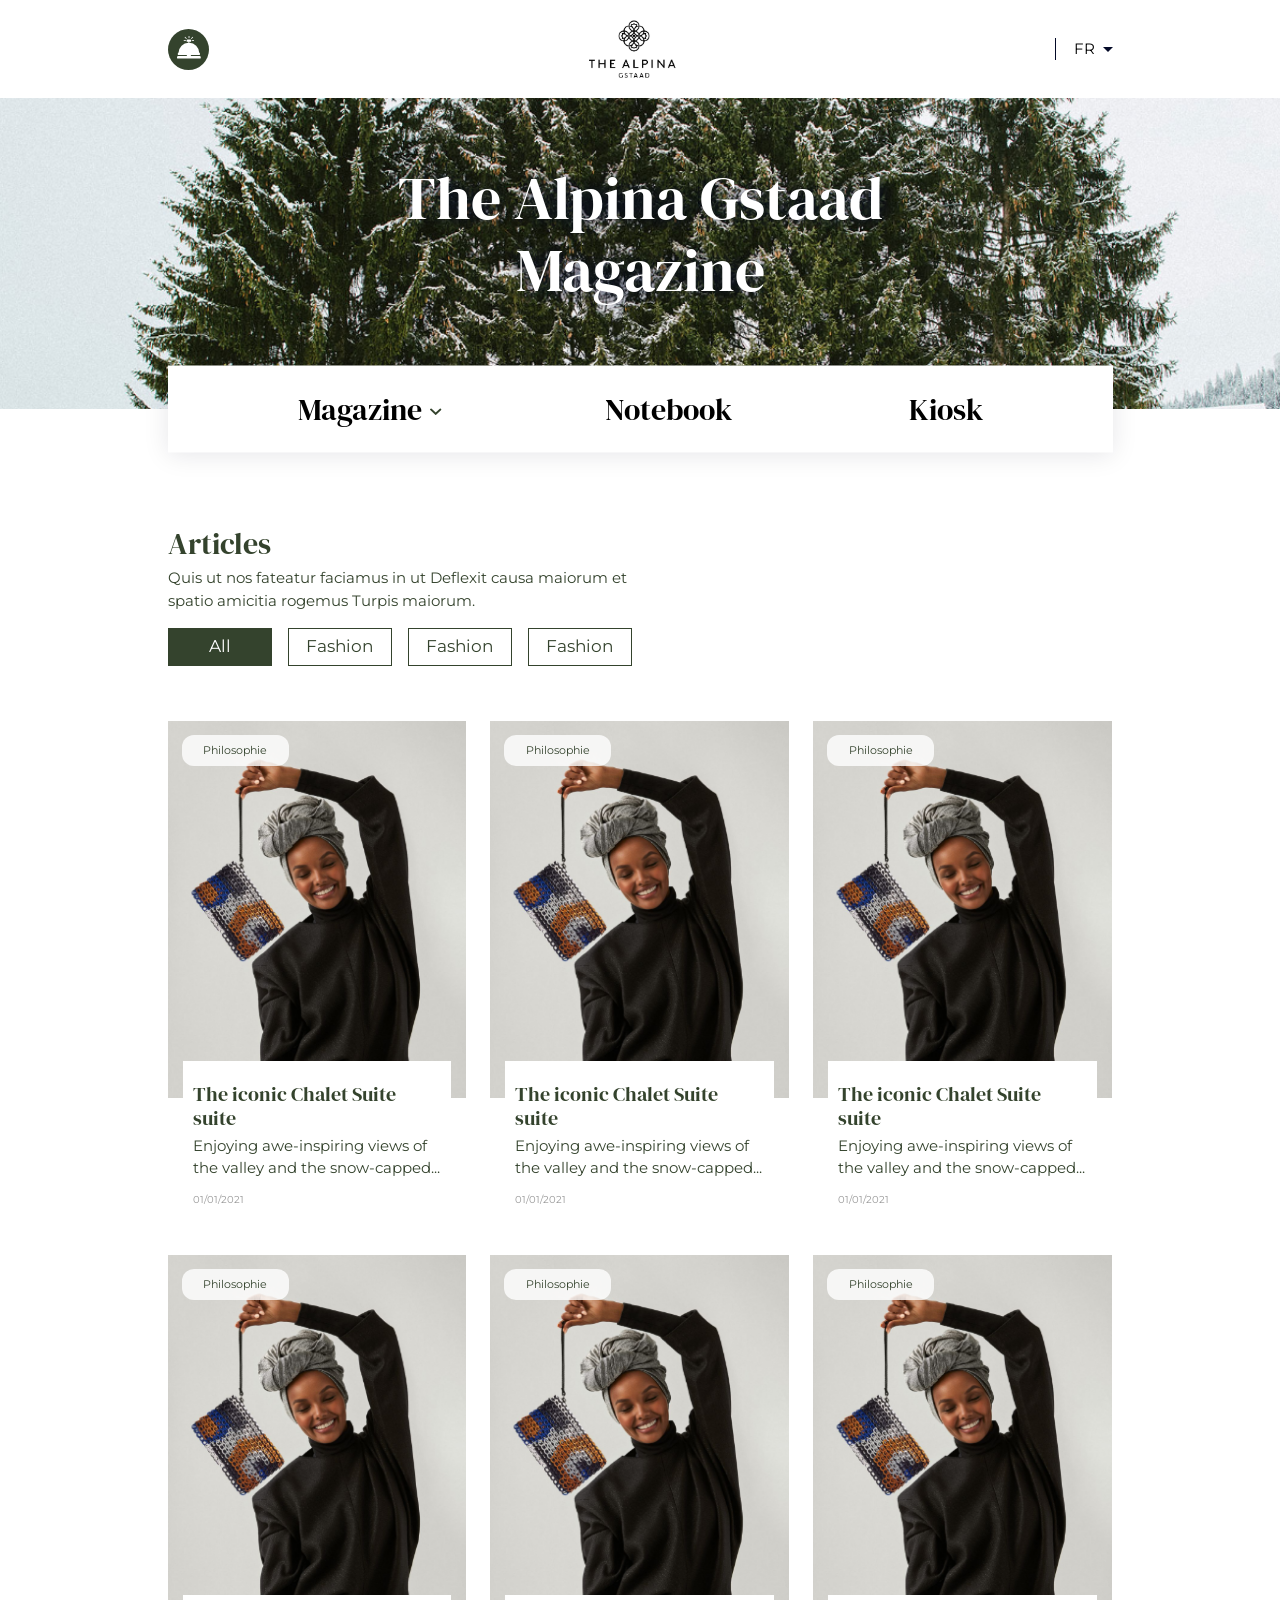
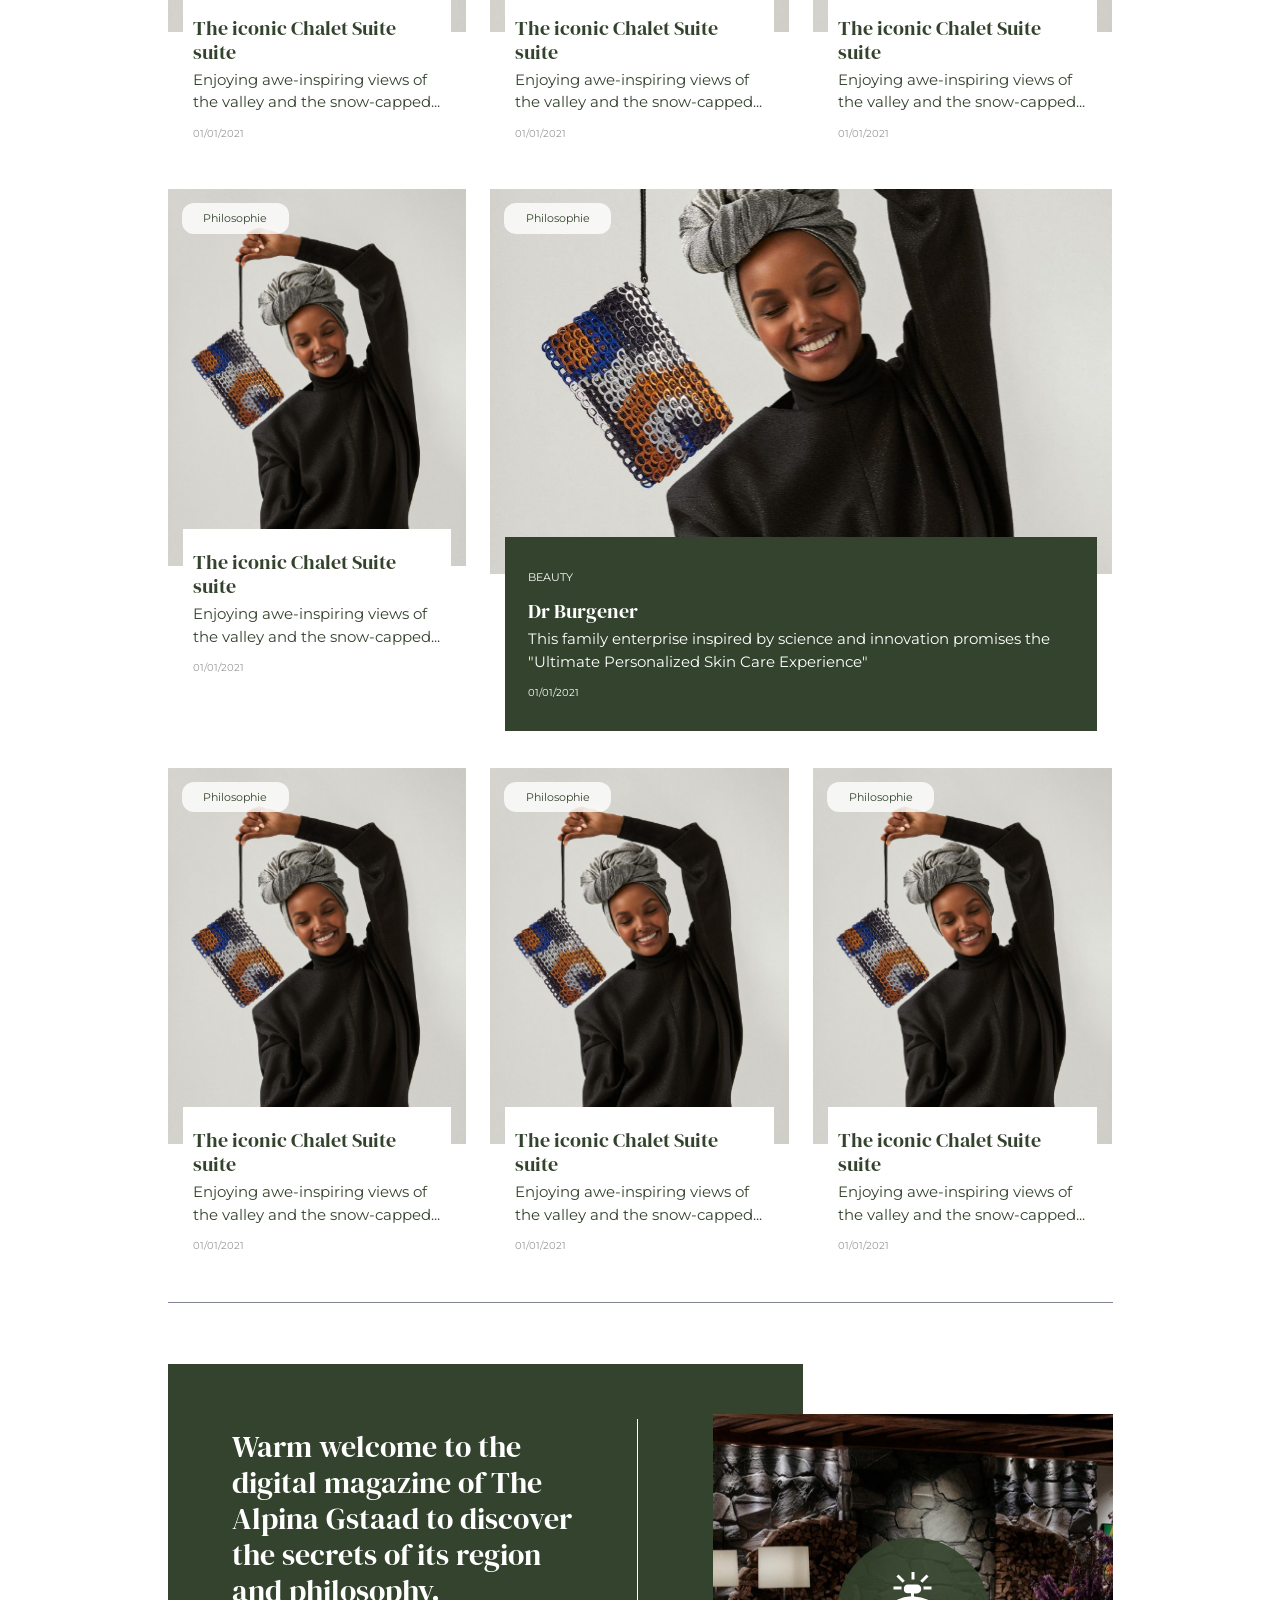
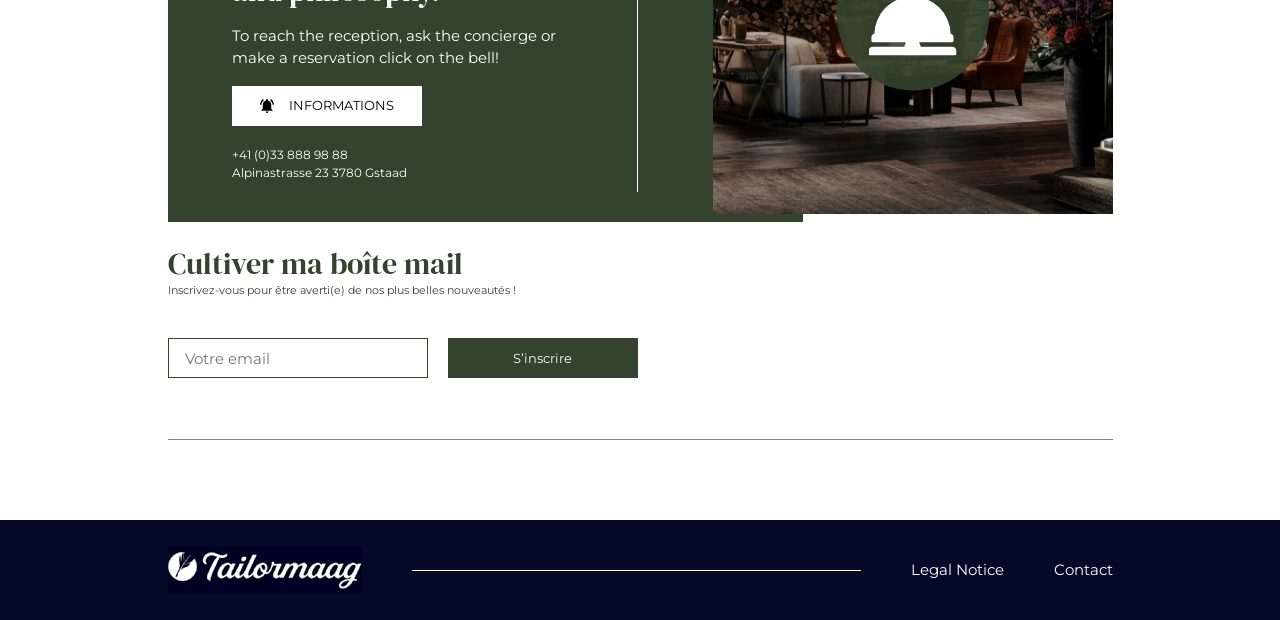
==== app/articles.html @ 4ebaca7b "first path" ====
<!DOCTYPE html>
<html lang="en">
<head>
	<meta charset="utf-8">
    <meta name="viewport" content="width=device-width, initial-scale=1">
	<meta http-equiv="X-UA-Compatible" content="ie=edge">
	<title>Tailormaag</title>
	<link rel="preconnect" href="https://fonts.gstatic.com">
<link href="https://fonts.googleapis.com/css2?family=DM+Serif+Display&family=Montserrat:wght@400;700&display=swap" rel="stylesheet">
	<link rel="stylesheet" href="https://stackpath.bootstrapcdn.com/bootstrap/5.0.0-alpha1/css/bootstrap.min.css" integrity="sha384-r4NyP46KrjDleawBgD5tp8Y7UzmLA05oM1iAEQ17CSuDqnUK2+k9luXQOfXJCJ4I" crossorigin="anonymous">
	<link rel="stylesheet" href="css/slick.css">
	<link rel="stylesheet" href="css/style.min.css">
</head>
<body class="client-page">

<!-- start header -->
<header class="header header--client">
	<div class="container-fluid">
		<div class="logo">
			<a href="index.html">
				<img src="img/client-logo.svg" alt="">
			</a>
		</div>

	<img src="img/alpina.svg" alt="" class="center-logo">
			


			<div class="header__leng">
				<select name="" id="" class="leng-select">
					<option value="">FR</option>
					<option value="">EN</option>
				</select>
			</div>

	</div>
</header>
<!-- end header -->

<!-- start main screen -->
<section class="main-screen main-screen--articles">
	<div class="container-fluid">
		<h1>The Alpina Gstaad <br>
Magazine</h1>
	</div>
</section>
<!-- end main-screen -->

<!-- start page menu -->
<section class="page-menu">
	<div class="container-fluid">
		<div class="page-menu__content">
			<div class="page-menu__link">Magazine <img src="img/down-arrow.svg" alt="" class="down-arrow">
				<span class="sab-menu">
					<a href="">All Articles</a>
					<a href="">Lifestyle</a>
					<a href="">Philosophy</a>
					<a href="">Food</a>
				</span>
			</div>
			<a href="" class="page-menu__link">Notebook</a>
			<a href="" class="page-menu__link">Kiosk</a>
		</div>
	</div>
</section>
<!-- end page menu -->

<!-- start articles page -->
<section class="articles-section">
	<div class="container-fluid">
		<div class="articles-section__header article-page">
			<div class="articles-section__header-content">
				<h2>Articles</h2>
				<p>Quis ut nos fateatur faciamus in ut Deflexit causa maiorum et spatio amicitia rogemus Turpis maiorum.

</p>

<div class="articles__tabs">
	<div class="articles__tab">
		All
	</div>

	<div class="articles__tab">
		Fashion
	</div>

	<div class="articles__tab">
		Fashion
	</div>

	<div class="articles__tab">
		Fashion
	</div>
</div>
			</div>

			
		</div>
<div class="articles__tab-content">
<div class="articles__tab-item">
	<div class="row">
			<div class="col-md-4">
				<a href="" class="articles__item">
							<span class="articles__item-img-wrapper">
								<span class="tag">
									Philosophie
								</span>
								<img src="img/a1.png" alt="" class="articles__img">
							</span>
							<span class="articles__item-content">
							
							<h3>The iconic Chalet Suite suite</h3>

							<p class="article-item-text">Enjoying awe-inspiring views of the valley and the snow-capped...</p>

							<span class="article-item__date">
								01/01/2021
							</span>
							</span>

						</a>
			</div>

			<div class="col-md-4">
				<a href="" class="articles__item">
							<span class="articles__item-img-wrapper">
								<span class="tag">
									Philosophie
								</span>
								<img src="img/a1.png" alt="" class="articles__img">
							</span>
							<span class="articles__item-content">
							
							<h3>The iconic Chalet Suite suite</h3>

							<p class="article-item-text">Enjoying awe-inspiring views of the valley and the snow-capped...</p>

							<span class="article-item__date">
								01/01/2021
							</span>
							</span>

						</a>
			</div>

			<div class="col-md-4">
				<a href="" class="articles__item">
							<span class="articles__item-img-wrapper">
								<span class="tag">
									Philosophie
								</span>
								<img src="img/a1.png" alt="" class="articles__img">
							</span>
							<span class="articles__item-content">
							
							<h3>The iconic Chalet Suite suite</h3>

							<p class="article-item-text">Enjoying awe-inspiring views of the valley and the snow-capped...</p>

							<span class="article-item__date">
								01/01/2021
							</span>
							</span>

						</a>
			</div>
			<div class="col-md-4">
				<a href="" class="articles__item">
							<span class="articles__item-img-wrapper">
								<span class="tag">
									Philosophie
								</span>
								<img src="img/a1.png" alt="" class="articles__img">
							</span>
							<span class="articles__item-content">
							
							<h3>The iconic Chalet Suite suite</h3>

							<p class="article-item-text">Enjoying awe-inspiring views of the valley and the snow-capped...</p>

							<span class="article-item__date">
								01/01/2021
							</span>
							</span>

						</a>
			</div>
			<div class="col-md-4">
				<a href="" class="articles__item">
							<span class="articles__item-img-wrapper">
								<span class="tag">
									Philosophie
								</span>
								<img src="img/a1.png" alt="" class="articles__img">
							</span>
							<span class="articles__item-content">
							
							<h3>The iconic Chalet Suite suite</h3>

							<p class="article-item-text">Enjoying awe-inspiring views of the valley and the snow-capped...</p>

							<span class="article-item__date">
								01/01/2021
							</span>
							</span>

						</a>
			</div>
			<div class="col-md-4">
				<a href="" class="articles__item">
							<span class="articles__item-img-wrapper">
								<span class="tag">
									Philosophie
								</span>
								<img src="img/a1.png" alt="" class="articles__img">
							</span>
							<span class="articles__item-content">
							
							<h3>The iconic Chalet Suite suite</h3>

							<p class="article-item-text">Enjoying awe-inspiring views of the valley and the snow-capped...</p>

							<span class="article-item__date">
								01/01/2021
							</span>
							</span>

						</a>
			</div>
			<div class="col-md-4">
				<a href="" class="articles__item">
							<span class="articles__item-img-wrapper">
								<span class="tag">
									Philosophie
								</span>
								<img src="img/a1.png" alt="" class="articles__img">
							</span>
							<span class="articles__item-content">
							
							<h3>The iconic Chalet Suite suite</h3>

							<p class="article-item-text">Enjoying awe-inspiring views of the valley and the snow-capped...</p>

							<span class="article-item__date">
								01/01/2021
							</span>
							</span>

						</a>
			</div>
			<div class="col-md-8">
				<a href="" class="articles__item articles__item-content--green">
							<span class="articles__item-img-wrapper">
								<span class="tag">
									Philosophie
								</span>
								<img src="img/img-b.png" alt="" class="articles__img">
							</span>
							<span class="articles__item-content">
							<span class="beauty">Beauty</span>
							<h3>Dr Burgener</h3>

							<p class="article-item-text">This family enterprise inspired by science and innovation promises the "Ultimate Personalized Skin Care Experience"</p>

							<span class="article-item__date">
								01/01/2021
							</span>
							</span>

						</a>
			</div>
			<div class="col-md-4">
				<a href="" class="articles__item">
							<span class="articles__item-img-wrapper">
								<span class="tag">
									Philosophie
								</span>
								<img src="img/a1.png" alt="" class="articles__img">
							</span>
							<span class="articles__item-content">
							
							<h3>The iconic Chalet Suite suite</h3>

							<p class="article-item-text">Enjoying awe-inspiring views of the valley and the snow-capped...</p>

							<span class="article-item__date">
								01/01/2021
							</span>
							</span>

						</a>
			</div>
			<div class="col-md-4">
				<a href="" class="articles__item">
							<span class="articles__item-img-wrapper">
								<span class="tag">
									Philosophie
								</span>
								<img src="img/a1.png" alt="" class="articles__img">
							</span>
							<span class="articles__item-content">
							
							<h3>The iconic Chalet Suite suite</h3>

							<p class="article-item-text">Enjoying awe-inspiring views of the valley and the snow-capped...</p>

							<span class="article-item__date">
								01/01/2021
							</span>
							</span>

						</a>
			</div>
			<div class="col-md-4">
				<a href="" class="articles__item">
							<span class="articles__item-img-wrapper">
								<span class="tag">
									Philosophie
								</span>
								<img src="img/a1.png" alt="" class="articles__img">
							</span>
							<span class="articles__item-content">
							
							<h3>The iconic Chalet Suite suite</h3>

							<p class="article-item-text">Enjoying awe-inspiring views of the valley and the snow-capped...</p>

							<span class="article-item__date">
								01/01/2021
							</span>
							</span>

						</a>
			</div>
		</div>
</div>

<div class="articles__tab-item">
	<div class="row">
			<div class="col-md-4">
				<a href="" class="articles__item">
							<span class="articles__item-img-wrapper">
								<span class="tag">
									Philosophie
								</span>
								<img src="img/a1.png" alt="" class="articles__img">
							</span>
							<span class="articles__item-content">
							
							<h3>The iconic Chalet Suite suite</h3>

							<p class="article-item-text">Enjoying awe-inspiring views of the valley and the snow-capped...</p>

							<span class="article-item__date">
								01/01/2021
							</span>
							</span>

						</a>
			</div>

			<div class="col-md-4">
				<a href="" class="articles__item">
							<span class="articles__item-img-wrapper">
								<span class="tag">
									Philosophie
								</span>
								<img src="img/a1.png" alt="" class="articles__img">
							</span>
							<span class="articles__item-content">
							
							<h3>The iconic Chalet Suite suite</h3>

							<p class="article-item-text">Enjoying awe-inspiring views of the valley and the snow-capped...</p>

							<span class="article-item__date">
								01/01/2021
							</span>
							</span>

						</a>
			</div>

			<div class="col-md-4">
				<a href="" class="articles__item">
							<span class="articles__item-img-wrapper">
								<span class="tag">
									Philosophie
								</span>
								<img src="img/a1.png" alt="" class="articles__img">
							</span>
							<span class="articles__item-content">
							
							<h3>The iconic Chalet Suite suite</h3>

							<p class="article-item-text">Enjoying awe-inspiring views of the valley and the snow-capped...</p>

							<span class="article-item__date">
								01/01/2021
							</span>
							</span>

						</a>
			</div>
			<div class="col-md-4">
				<a href="" class="articles__item">
							<span class="articles__item-img-wrapper">
								<span class="tag">
									Philosophie
								</span>
								<img src="img/a1.png" alt="" class="articles__img">
							</span>
							<span class="articles__item-content">
							
							<h3>The iconic Chalet Suite suite</h3>

							<p class="article-item-text">Enjoying awe-inspiring views of the valley and the snow-capped...</p>

							<span class="article-item__date">
								01/01/2021
							</span>
							</span>

						</a>
			</div>
			<div class="col-md-4">
				<a href="" class="articles__item">
							<span class="articles__item-img-wrapper">
								<span class="tag">
									Philosophie
								</span>
								<img src="img/a1.png" alt="" class="articles__img">
							</span>
							<span class="articles__item-content">
							
							<h3>The iconic Chalet Suite suite</h3>

							<p class="article-item-text">Enjoying awe-inspiring views of the valley and the snow-capped...</p>

							<span class="article-item__date">
								01/01/2021
							</span>
							</span>

						</a>
			</div>
			<div class="col-md-4">
				<a href="" class="articles__item">
							<span class="articles__item-img-wrapper">
								<span class="tag">
									Philosophie
								</span>
								<img src="img/a1.png" alt="" class="articles__img">
							</span>
							<span class="articles__item-content">
							
							<h3>The iconic Chalet Suite suite</h3>

							<p class="article-item-text">Enjoying awe-inspiring views of the valley and the snow-capped...</p>

							<span class="article-item__date">
								01/01/2021
							</span>
							</span>

						</a>
			</div>
			<div class="col-md-4">
				<a href="" class="articles__item">
							<span class="articles__item-img-wrapper">
								<span class="tag">
									Philosophie
								</span>
								<img src="img/a1.png" alt="" class="articles__img">
							</span>
							<span class="articles__item-content">
							
							<h3>The iconic Chalet Suite suite</h3>

							<p class="article-item-text">Enjoying awe-inspiring views of the valley and the snow-capped...</p>

							<span class="article-item__date">
								01/01/2021
							</span>
							</span>

						</a>
			</div>
			<div class="col-md-8">
				<a href="" class="articles__item articles__item-content--green">
							<span class="articles__item-img-wrapper">
								<span class="tag">
									Philosophie
								</span>
								<img src="img/img-b.png" alt="" class="articles__img">
							</span>
							<span class="articles__item-content">
							<span class="beauty">Beauty</span>
							<h3>Dr Burgener</h3>

							<p class="article-item-text">This family enterprise inspired by science and innovation promises the "Ultimate Personalized Skin Care Experience"</p>

							<span class="article-item__date">
								01/01/2021
							</span>
							</span>

						</a>
			</div>
			<div class="col-md-4">
				<a href="" class="articles__item">
							<span class="articles__item-img-wrapper">
								<span class="tag">
									Philosophie
								</span>
								<img src="img/a1.png" alt="" class="articles__img">
							</span>
							<span class="articles__item-content">
							
							<h3>The iconic Chalet Suite suite</h3>

							<p class="article-item-text">Enjoying awe-inspiring views of the valley and the snow-capped...</p>

							<span class="article-item__date">
								01/01/2021
							</span>
							</span>

						</a>
			</div>
			<div class="col-md-4">
				<a href="" class="articles__item">
							<span class="articles__item-img-wrapper">
								<span class="tag">
									Philosophie
								</span>
								<img src="img/a1.png" alt="" class="articles__img">
							</span>
							<span class="articles__item-content">
							
							<h3>The iconic Chalet Suite suite</h3>

							<p class="article-item-text">Enjoying awe-inspiring views of the valley and the snow-capped...</p>

							<span class="article-item__date">
								01/01/2021
							</span>
							</span>

						</a>
			</div>
			<div class="col-md-4">
				<a href="" class="articles__item">
							<span class="articles__item-img-wrapper">
								<span class="tag">
									Philosophie
								</span>
								<img src="img/a1.png" alt="" class="articles__img">
							</span>
							<span class="articles__item-content">
							
							<h3>The iconic Chalet Suite suite</h3>

							<p class="article-item-text">Enjoying awe-inspiring views of the valley and the snow-capped...</p>

							<span class="article-item__date">
								01/01/2021
							</span>
							</span>

						</a>
			</div>
		</div>
</div>

<div class="articles__tab-item">
	<div class="row">
			<div class="col-md-4">
				<a href="" class="articles__item">
							<span class="articles__item-img-wrapper">
								<span class="tag">
									Philosophie
								</span>
								<img src="img/a1.png" alt="" class="articles__img">
							</span>
							<span class="articles__item-content">
							
							<h3>The iconic Chalet Suite suite</h3>

							<p class="article-item-text">Enjoying awe-inspiring views of the valley and the snow-capped...</p>

							<span class="article-item__date">
								01/01/2021
							</span>
							</span>

						</a>
			</div>

			<div class="col-md-4">
				<a href="" class="articles__item">
							<span class="articles__item-img-wrapper">
								<span class="tag">
									Philosophie
								</span>
								<img src="img/a1.png" alt="" class="articles__img">
							</span>
							<span class="articles__item-content">
							
							<h3>The iconic Chalet Suite suite</h3>

							<p class="article-item-text">Enjoying awe-inspiring views of the valley and the snow-capped...</p>

							<span class="article-item__date">
								01/01/2021
							</span>
							</span>

						</a>
			</div>

			<div class="col-md-4">
				<a href="" class="articles__item">
							<span class="articles__item-img-wrapper">
								<span class="tag">
									Philosophie
								</span>
								<img src="img/a1.png" alt="" class="articles__img">
							</span>
							<span class="articles__item-content">
							
							<h3>The iconic Chalet Suite suite</h3>

							<p class="article-item-text">Enjoying awe-inspiring views of the valley and the snow-capped...</p>

							<span class="article-item__date">
								01/01/2021
							</span>
							</span>

						</a>
			</div>
			<div class="col-md-4">
				<a href="" class="articles__item">
							<span class="articles__item-img-wrapper">
								<span class="tag">
									Philosophie
								</span>
								<img src="img/a1.png" alt="" class="articles__img">
							</span>
							<span class="articles__item-content">
							
							<h3>The iconic Chalet Suite suite</h3>

							<p class="article-item-text">Enjoying awe-inspiring views of the valley and the snow-capped...</p>

							<span class="article-item__date">
								01/01/2021
							</span>
							</span>

						</a>
			</div>
			<div class="col-md-4">
				<a href="" class="articles__item">
							<span class="articles__item-img-wrapper">
								<span class="tag">
									Philosophie
								</span>
								<img src="img/a1.png" alt="" class="articles__img">
							</span>
							<span class="articles__item-content">
							
							<h3>The iconic Chalet Suite suite</h3>

							<p class="article-item-text">Enjoying awe-inspiring views of the valley and the snow-capped...</p>

							<span class="article-item__date">
								01/01/2021
							</span>
							</span>

						</a>
			</div>
			<div class="col-md-4">
				<a href="" class="articles__item">
							<span class="articles__item-img-wrapper">
								<span class="tag">
									Philosophie
								</span>
								<img src="img/a1.png" alt="" class="articles__img">
							</span>
							<span class="articles__item-content">
							
							<h3>The iconic Chalet Suite suite</h3>

							<p class="article-item-text">Enjoying awe-inspiring views of the valley and the snow-capped...</p>

							<span class="article-item__date">
								01/01/2021
							</span>
							</span>

						</a>
			</div>
			<div class="col-md-4">
				<a href="" class="articles__item">
							<span class="articles__item-img-wrapper">
								<span class="tag">
									Philosophie
								</span>
								<img src="img/a1.png" alt="" class="articles__img">
							</span>
							<span class="articles__item-content">
							
							<h3>The iconic Chalet Suite suite</h3>

							<p class="article-item-text">Enjoying awe-inspiring views of the valley and the snow-capped...</p>

							<span class="article-item__date">
								01/01/2021
							</span>
							</span>

						</a>
			</div>
			<div class="col-md-8">
				<a href="" class="articles__item articles__item-content--green">
							<span class="articles__item-img-wrapper">
								<span class="tag">
									Philosophie
								</span>
								<img src="img/img-b.png" alt="" class="articles__img">
							</span>
							<span class="articles__item-content">
							<span class="beauty">Beauty</span>
							<h3>Dr Burgener</h3>

							<p class="article-item-text">This family enterprise inspired by science and innovation promises the "Ultimate Personalized Skin Care Experience"</p>

							<span class="article-item__date">
								01/01/2021
							</span>
							</span>

						</a>
			</div>
			<div class="col-md-4">
				<a href="" class="articles__item">
							<span class="articles__item-img-wrapper">
								<span class="tag">
									Philosophie
								</span>
								<img src="img/a1.png" alt="" class="articles__img">
							</span>
							<span class="articles__item-content">
							
							<h3>The iconic Chalet Suite suite</h3>

							<p class="article-item-text">Enjoying awe-inspiring views of the valley and the snow-capped...</p>

							<span class="article-item__date">
								01/01/2021
							</span>
							</span>

						</a>
			</div>
			<div class="col-md-4">
				<a href="" class="articles__item">
							<span class="articles__item-img-wrapper">
								<span class="tag">
									Philosophie
								</span>
								<img src="img/a1.png" alt="" class="articles__img">
							</span>
							<span class="articles__item-content">
							
							<h3>The iconic Chalet Suite suite</h3>

							<p class="article-item-text">Enjoying awe-inspiring views of the valley and the snow-capped...</p>

							<span class="article-item__date">
								01/01/2021
							</span>
							</span>

						</a>
			</div>
			<div class="col-md-4">
				<a href="" class="articles__item">
							<span class="articles__item-img-wrapper">
								<span class="tag">
									Philosophie
								</span>
								<img src="img/a1.png" alt="" class="articles__img">
							</span>
							<span class="articles__item-content">
							
							<h3>The iconic Chalet Suite suite</h3>

							<p class="article-item-text">Enjoying awe-inspiring views of the valley and the snow-capped...</p>

							<span class="article-item__date">
								01/01/2021
							</span>
							</span>

						</a>
			</div>
		</div>
</div>

<div class="articles__tab-item">
	<div class="row">
			<div class="col-md-4">
				<a href="" class="articles__item">
							<span class="articles__item-img-wrapper">
								<span class="tag">
									Philosophie
								</span>
								<img src="img/a1.png" alt="" class="articles__img">
							</span>
							<span class="articles__item-content">
							
							<h3>The iconic Chalet Suite suite</h3>

							<p class="article-item-text">Enjoying awe-inspiring views of the valley and the snow-capped...</p>

							<span class="article-item__date">
								01/01/2021
							</span>
							</span>

						</a>
			</div>

			<div class="col-md-4">
				<a href="" class="articles__item">
							<span class="articles__item-img-wrapper">
								<span class="tag">
									Philosophie
								</span>
								<img src="img/a1.png" alt="" class="articles__img">
							</span>
							<span class="articles__item-content">
							
							<h3>The iconic Chalet Suite suite</h3>

							<p class="article-item-text">Enjoying awe-inspiring views of the valley and the snow-capped...</p>

							<span class="article-item__date">
								01/01/2021
							</span>
							</span>

						</a>
			</div>

			<div class="col-md-4">
				<a href="" class="articles__item">
							<span class="articles__item-img-wrapper">
								<span class="tag">
									Philosophie
								</span>
								<img src="img/a1.png" alt="" class="articles__img">
							</span>
							<span class="articles__item-content">
							
							<h3>The iconic Chalet Suite suite</h3>

							<p class="article-item-text">Enjoying awe-inspiring views of the valley and the snow-capped...</p>

							<span class="article-item__date">
								01/01/2021
							</span>
							</span>

						</a>
			</div>
			<div class="col-md-4">
				<a href="" class="articles__item">
							<span class="articles__item-img-wrapper">
								<span class="tag">
									Philosophie
								</span>
								<img src="img/a1.png" alt="" class="articles__img">
							</span>
							<span class="articles__item-content">
							
							<h3>The iconic Chalet Suite suite</h3>

							<p class="article-item-text">Enjoying awe-inspiring views of the valley and the snow-capped...</p>

							<span class="article-item__date">
								01/01/2021
							</span>
							</span>

						</a>
			</div>
			<div class="col-md-4">
				<a href="" class="articles__item">
							<span class="articles__item-img-wrapper">
								<span class="tag">
									Philosophie
								</span>
								<img src="img/a1.png" alt="" class="articles__img">
							</span>
							<span class="articles__item-content">
							
							<h3>The iconic Chalet Suite suite</h3>

							<p class="article-item-text">Enjoying awe-inspiring views of the valley and the snow-capped...</p>

							<span class="article-item__date">
								01/01/2021
							</span>
							</span>

						</a>
			</div>
			<div class="col-md-4">
				<a href="" class="articles__item">
							<span class="articles__item-img-wrapper">
								<span class="tag">
									Philosophie
								</span>
								<img src="img/a1.png" alt="" class="articles__img">
							</span>
							<span class="articles__item-content">
							
							<h3>The iconic Chalet Suite suite</h3>

							<p class="article-item-text">Enjoying awe-inspiring views of the valley and the snow-capped...</p>

							<span class="article-item__date">
								01/01/2021
							</span>
							</span>

						</a>
			</div>
			<div class="col-md-4">
				<a href="" class="articles__item">
							<span class="articles__item-img-wrapper">
								<span class="tag">
									Philosophie
								</span>
								<img src="img/a1.png" alt="" class="articles__img">
							</span>
							<span class="articles__item-content">
							
							<h3>The iconic Chalet Suite suite</h3>

							<p class="article-item-text">Enjoying awe-inspiring views of the valley and the snow-capped...</p>

							<span class="article-item__date">
								01/01/2021
							</span>
							</span>

						</a>
			</div>
			<div class="col-md-8">
				<a href="" class="articles__item articles__item-content--green">
							<span class="articles__item-img-wrapper">
								<span class="tag">
									Philosophie
								</span>
								<img src="img/img-b.png" alt="" class="articles__img">
							</span>
							<span class="articles__item-content">
							<span class="beauty">Beauty</span>
							<h3>Dr Burgener</h3>

							<p class="article-item-text">This family enterprise inspired by science and innovation promises the "Ultimate Personalized Skin Care Experience"</p>

							<span class="article-item__date">
								01/01/2021
							</span>
							</span>

						</a>
			</div>
			<div class="col-md-4">
				<a href="" class="articles__item">
							<span class="articles__item-img-wrapper">
								<span class="tag">
									Philosophie
								</span>
								<img src="img/a1.png" alt="" class="articles__img">
							</span>
							<span class="articles__item-content">
							
							<h3>The iconic Chalet Suite suite</h3>

							<p class="article-item-text">Enjoying awe-inspiring views of the valley and the snow-capped...</p>

							<span class="article-item__date">
								01/01/2021
							</span>
							</span>

						</a>
			</div>
			<div class="col-md-4">
				<a href="" class="articles__item">
							<span class="articles__item-img-wrapper">
								<span class="tag">
									Philosophie
								</span>
								<img src="img/a1.png" alt="" class="articles__img">
							</span>
							<span class="articles__item-content">
							
							<h3>The iconic Chalet Suite suite</h3>

							<p class="article-item-text">Enjoying awe-inspiring views of the valley and the snow-capped...</p>

							<span class="article-item__date">
								01/01/2021
							</span>
							</span>

						</a>
			</div>
			<div class="col-md-4">
				<a href="" class="articles__item">
							<span class="articles__item-img-wrapper">
								<span class="tag">
									Philosophie
								</span>
								<img src="img/a1.png" alt="" class="articles__img">
							</span>
							<span class="articles__item-content">
							
							<h3>The iconic Chalet Suite suite</h3>

							<p class="article-item-text">Enjoying awe-inspiring views of the valley and the snow-capped...</p>

							<span class="article-item__date">
								01/01/2021
							</span>
							</span>

						</a>
			</div>
		</div>
</div>
</div>		
	</div>
</section>
<!-- end articles page -->


<!-- start contact-section -->
<section class="contact-section contact-section--green">
	<div class="container-fluid">
		<div class="contact-section__content-wrapper">
			
			<div class="contact-section__content">
			<div class="contact-section__wrapper">
				<h2>
					Warm welcome to the digital magazine of The Alpina Gstaad to discover the secrets of its region and philosophy.
				</h2>
				<p class="contact-section__text">To reach the reception, ask the concierge or make a reservation click on the bell!</p>

				<div class="contac-button-wrapper">
					<a href="" class="button button-white button-white--black">
				<img src="img/bell.svg" alt="">	Informations
				</a><div class="contact-info">
				+41 (0)33 888 98 88 <br>
Alpinastrasse 23 3780 Gstaad
			</div>
				</div>
				
			</div>
		</div>
		<div class="contact-img">
			<div class="contact-im">
				<div class="contact-img__logo">

				<img src="img/reception-bell.svg" alt="">
			</div>
			<img src="img/contact2.png" alt="">
			</div>
			
		</div>
		
		</div>

		<div class="contact-section__call-to-action">
			<h2>
				Cultiver ma boîte mail
			</h2>
			<div class="call-to-action__text">
				Inscrivez-vous pour être averti(e) de nos plus belles nouveautés !
			</div>

			<div class="form">
				<input type="text" placeholder="Votre email" class="input">

				<input type="submit" class="button button--green" value="S’inscrire">
				
			</div>

			

			
			
		</div>
		
	</div>
</section>
<!-- end contact-section -->




<!-- start footer section -->
<footer class="footer">
	<div class="container-fluid">
		<div class="footer-logo">
			<a href="">
				<img src="img/footer-logo.png" alt="">
			</a>
		</div>
		<div class="footer-line">
			
		</div>

		<div class="footer-menu">
			<a href="">Legal Notice</a>
			<a href="">Contact</a>
		</div>
	</div>
</footer>
<!-- end footer section -->

<script src="https://ajax.googleapis.com/ajax/libs/jquery/3.5.1/jquery.min.js"></script>
<script src="js/slick.js"></script>
	<script src="js/main.js"></script>
</body>
</html>
---- app/css/style.min.css ----
body{font-size:15px;font-family:"Montserrat",sans-serif;font-weight:400;color:#030927}ul{list-style:none;margin-bottom:0;padding-left:0}a,a:hover{text-decoration:none}h1{font-size:60px;font-family:"DM Serif Display",serif;color:#fff;text-shadow:0 0 16px #030927}h2{font-size:30px;font-family:"DM Serif Display",serif;margin-bottom:29px}h3{font-size:20px;font-family:"DM Serif Display",serif;margin-bottom:0px}.client-page{color:#34432D}.container-fluid{width:945px;max-width:84.872vw;padding-left:0;padding-right:0}.button{font-size:13px;background:#030927;color:#fff;width:190px;height:40px;display:-webkit-box;display:-ms-flexbox;display:flex;-webkit-box-pack:center;-ms-flex-pack:center;justify-content:center;-webkit-box-align:center;-ms-flex-align:center;align-items:center;text-transform:uppercase}.button:hover{color:#fff}.button-white{background:#fff;color:#030927;font-weight:700}.button-white:hover{color:#030927}.header{background:#fff;padding-top:24px;padding-bottom:24px;font-size:15px;z-index:999;-webkit-transition:all 0.5s;-o-transition:all 0.5s;transition:all 0.5s;position:relative;z-index:9999}.header .container-fluid{display:-webkit-box;display:-ms-flexbox;display:flex;-webkit-box-pack:justify;-ms-flex-pack:justify;justify-content:space-between;-webkit-box-align:center;-ms-flex-align:center;align-items:center}.header__menu-wrapper{display:-webkit-box;display:-ms-flexbox;display:flex;-webkit-box-align:center;-ms-flex-align:center;align-items:center}.menu ul{display:-webkit-box;display:-ms-flexbox;display:flex}.menu-link{color:#030927;margin-right:50px}.menu-link:hover{color:#030927}.header__leng{padding-left:50px;border-left:1px solid #030927}.leng-select{border:none;-webkit-appearance:none;-moz-appearance:none;appearance:none;padding-right:17px;background:url("../img/down.svg");background-position:right center;background-repeat:no-repeat;cursor:pointer;outline:none}.header.sticky{-webkit-box-shadow:0px 2px 4px #00000025;box-shadow:0px 2px 4px #00000025;position:fixed;top:0;left:0;width:100%}.menu__btn{cursor:pointer;display:none}.menu__row{width:27px;height:3px;background:#030927;display:block;margin-bottom:4.5px}.main-screen{min-height:568px;background:url("../img/main-bg.png");background-repeat:no-repeat;background-size:cover;text-align:center;-webkit-box-pack:center;-ms-flex-pack:center;justify-content:center;display:-webkit-box;display:-ms-flexbox;display:flex;-webkit-box-align:center;-ms-flex-align:center;align-items:center}.articles{padding-top:70px;padding-bottom:70px;padding-bottom:60px}.articles__img{width:100%}.articles__item-img-wrapper{position:relative;display:block}.tag{position:absolute;top:14px;left:14px;background:rgba(255,255,255,0.8);padding:7px 21.5px;font-size:11px;border-radius:12px}.articles__item{color:#030927;display:block;width:100%}.articles__item h3{margin-top:12px;margin-bottom:5px}.articles__item:hover{color:#030927}.articles__item-content{background:#fff;-webkit-transform:translateY(-37px);-ms-transform:translateY(-37px);transform:translateY(-37px);display:block;width:calc(100% - 30px);margin:0 auto;padding:9px 10px}.articles__item-theme{background:#030927;color:#fff;font-size:11px;text-transform:uppercase;padding:5px 12px}.article-item-text{margin-bottom:17px;font-size:12px}.article-item__date{color:#989898;font-size:12px}.articles-row{display:-webkit-box;display:-ms-flexbox;display:flex;-webkit-box-pack:justify;-ms-flex-pack:justify;justify-content:space-between}.articles-col-l{min-width:320px;margin-left:35px}.articles-col-l .articles__item-content{padding-top:12px}.articles-col-l .articles__item-theme{padding-right:46px}.articles-col-l h3{margin-top:26px;margin-bottom:14.5px}.articles-col-l .article-item-text{margin-bottom:27px}.items-section{background:#F0F5F8;padding-top:33px;padding-bottom:23px}.items-section h3{margin-bottom:6px}.item{max-width:176px}.item p{font-size:12px}.favorite .container-fluid{padding-top:80px;padding-bottom:80px}.favorite__item{width:100%;height:305px;background:url("../img/favorite-bg.png");padding-right:66px;display:-webkit-box;display:-ms-flexbox;display:flex;-webkit-box-pack:end;-ms-flex-pack:end;justify-content:flex-end}.favorite__content{height:100%;width:420px;background:#030927;padding:37px 24px;color:#fff}.favorite__title{font-size:40px;font-family:"DM Serif Display",serif}.favorite__text{font-size:15px}.contact-section .container-fluid{position:relative;padding-top:62px;padding-bottom:62px;margin-bottom:80px}.contact-section .container-fluid:before{content:'';width:100%;height:1px;background:#808392;display:block;position:absolute;top:0;left:0}.contact-section .container-fluid:after{content:'';width:100%;height:1px;background:#808392;display:block;position:absolute;bottom:0;left:0}.contact-section__content{width:635px;max-width:100%;background:#030927;padding:55px 64px 48px 64px;color:#fff}.contact-section__wrapper{height:100%;border-right:1px solid #fff;max-width:406px;padding:40px 50px 40px 0}.contact-section__wrapper h2{margin-bottom:16px}.contact-section__text{font-size:15px}.contact-section__content-wrapper{position:relative}.contact-img{position:absolute;top:0;right:0;-webkit-transform:translateY(50px);-ms-transform:translateY(50px);transform:translateY(50px)}.contact-section__call-to-action{padding-top:24px}.contact-section__call-to-action h2{margin-bottom:0}.call-to-action__text{font-size:11px;margin-bottom:40px}.clients{position:relative;padding-top:38.5px;padding-bottom:38.5px}.clients .container-fluid{position:relative;z-index:1;display:-webkit-box;display:-ms-flexbox;display:flex;-webkit-box-pack:justify;-ms-flex-pack:justify;justify-content:space-between;-webkit-box-align:end;-ms-flex-align:end;align-items:flex-end}.clients:before{content:'';position:absolute;left:0;top:0;height:100%;width:61%;background:#F0F5F8;border-radius:1px}.clients__text{font-size:15px}.clients__buttons{display:-webkit-box;display:-ms-flexbox;display:flex}.prev{margin-right:38px}.prev,.next{cursor:pointer}.slider-wrapper{position:relative;z-index:1;padding-top:35px}.slider-item__img{width:100%;padding:15px;position:relative}.slider-item__img img{width:100%}.slider-logo-wrapper{width:114px;height:114px;background:rgba(4,11,48,0.8);position:absolute;top:50%;left:50%;-webkit-transform:translateY(-50%) translateX(-50%);-ms-transform:translateY(-50%) translateX(-50%);transform:translateY(-50%) translateX(-50%);display:-webkit-box;display:-ms-flexbox;display:flex;-webkit-box-pack:center;-ms-flex-pack:center;justify-content:center;-webkit-box-align:center;-ms-flex-align:center;align-items:center}.slider-logo-wrapper img{max-width:80%}.clients{overflow:hidden}.slider-wrapper{margin-right:-23vw}.slider{margin-left:-15px}.slider-content{width:945px;max-width:84.872vw;margin:0 auto}.slider-item{outline:none}.tags{padding-top:90px;padding-bottom:80px}.tags__text-wrapper{background-color:#030927;border-radius:1px;min-height:100%}.tag-img{width:100%}.tags__text-content{color:#fff;padding:22px 40px}.tags__text-content h2{max-width:280px;margin-bottom:20px}.tags__sab-title{font-size:15px;font-weight:700;margin-bottom:18px}.tags__text{font-size:15px;margin-bottom:25px}.tags__content{width:100%;background:#F0F5F8;border-radius:1px;padding:34px 16px 50px 16px;min-height:100%}.tags__content h2{max-width:357px;margin-bottom:47px}.tag-item{font-size:18px;background:#fff;border-radius:20px;margin-bottom:12px;margin-right:10px;height:42px;display:-webkit-box;display:-ms-flexbox;display:flex;-webkit-box-pack:center;-ms-flex-pack:center;justify-content:center;-webkit-box-align:center;-ms-flex-align:center;align-items:center;padding:0 24px}.tags-wrapper{-ms-flex-wrap:wrap;flex-wrap:wrap;display:-webkit-box;display:-ms-flexbox;display:flex}.tag-img-wrapper{width:100%;height:132px;overflow:hidden}.discover{padding-bottom:90px}.discover__content{width:100%;background:#030927;display:-webkit-box;display:-ms-flexbox;display:flex;color:#fff}.discover__text-content{width:calc(100% - 305px);display:-webkit-box;display:-ms-flexbox;display:flex;-webkit-box-pack:center;-ms-flex-pack:center;justify-content:center;-webkit-box-align:center;-ms-flex-align:center;align-items:center}.discover-img{min-width:305px}.discover__title{font-family:"DM Serif Display",serif;font-size:40px;max-width:380px;line-height:1.2}.discover__text{max-width:480px}.discover__text p{font-size:15px;margin-top:10px}.instagram{background:#F8F2EF;padding-top:50px;padding-bottom:65px;margin-bottom:74px}.instagram h2{text-align:center}.post-item{padding:5px}.post-item img{width:100%}.footer{background:#030927;padding-top:27px;padding-bottom:27px;color:#fff}.footer .container-fluid{display:-webkit-box;display:-ms-flexbox;display:flex;-webkit-box-pack:justify;-ms-flex-pack:justify;justify-content:space-between;-webkit-box-align:center;-ms-flex-align:center;align-items:center}.footer-menu{display:-webkit-box;display:-ms-flexbox;display:flex}.footer-menu a{color:#fff;display:block;margin-left:50px;font-size:15px;white-space:nowrap}.footer-line{width:100%;background:#fff;height:1px;margin-left:50px}.main-screen.main-screen--client{background:url("../img/clients-bg.png");background-position:center}.header--client{padding-top:0;padding-bottom:0}.header--client .header__leng{padding-left:17.5px}.page-menu__content{background:#fff;height:87px;-webkit-box-shadow:0px 2px 24px #0309271A;box-shadow:0px 2px 24px #0309271A;z-index:1;position:relative;-webkit-transform:translateY(-50%);-ms-transform:translateY(-50%);transform:translateY(-50%);display:-webkit-box;display:-ms-flexbox;display:flex;-webkit-box-align:center;-ms-flex-align:center;align-items:center;-webkit-box-pack:justify;-ms-flex-pack:justify;justify-content:space-between;padding-left:130px;padding-right:130px;-webkit-transition:all 0.5s;-o-transition:all 0.5s;transition:all 0.5s}.page-menu__link{font-size:30px;font-family:"DM Serif Display",serif;position:relative;color:#000;cursor:pointer;height:100%;display:-webkit-box;display:-ms-flexbox;display:flex;-webkit-box-align:center;-ms-flex-align:center;align-items:center}.page-menu__link:hover{color:#000}.down-arrow{-webkit-transform:rotate(-90deg);-ms-transform:rotate(-90deg);transform:rotate(-90deg);position:relative;left:10px;top:2px}.page-menu.sticky,.page-menu-single.sticky{position:fixed;top:98px;width:100%;z-index:999}.page-menu.sticky .page-menu__content,.page-menu-single.sticky .page-menu__content{-webkit-transform:translateY(0);-ms-transform:translateY(0);transform:translateY(0)}.sab-menu{position:absolute;top:100%;background:#fff;left:50%;-webkit-transform:translateX(-50%);-ms-transform:translateX(-50%);transform:translateX(-50%);display:block;border-top:3px solid #34432D;width:208px;padding:13px 28px;-webkit-box-shadow:0px 2px 24px #0309271A;box-shadow:0px 2px 24px #0309271A;display:none}.sab-menu a{font-size:19px;color:#000;font-family:"DM Serif Display",serif}.page-menu__link:hover .sab-menu{display:block}.articles-section{padding-top:30px}.articles-section__header{display:-webkit-box;display:-ms-flexbox;display:flex;-webkit-box-pack:justify;-ms-flex-pack:justify;justify-content:space-between;padding-bottom:15px}.articles-section__header-content{max-width:480px}.articles-section__header-content h2{margin-bottom:5px}.button--transparent{background:transparent;color:#34432D;border:1px solid #34432D;font-weight:700}.button--transparent:hover{color:#34432D}.client-page .articles__item{color:#34432D}.client-page .article-item-text{font-size:15px;margin-bottom:7px}.client-page .article-item__date{font-size:10px}.contact-section--green .contact-section__content{background:#34432D;padding-bottom:30px}.contact-section--green .contact-section__wrapper{padding-bottom:10px;padding-top:10px}.contact-section--green .button{margin-bottom:20px}.button img{padding-right:15px}.button-white--black{color:#000;font-weight:400}.contact-info{font-size:12px;color:#fff}.contact-img__logo{top:50%;left:50%;-webkit-transform:translateY(-50%) translateX(-50%);-ms-transform:translateY(-50%) translateX(-50%);transform:translateY(-50%) translateX(-50%);width:153px;height:153px;background:rgba(52,67,45,0.9);position:absolute;border-radius:50%;display:-webkit-box;display:-ms-flexbox;display:flex;-webkit-box-pack:center;-ms-flex-pack:center;justify-content:center;-webkit-box-align:center;-ms-flex-align:center;align-items:center}.button.button--green{background:#34432D;border:none}.form{display:-webkit-box;display:-ms-flexbox;display:flex;height:40px}.form input{height:100%;outline:none}.form .input{width:260px;margin-right:20px;display:block;border:1px solid #34432D;padding:0 16px}.form .input:focus::-webkit-input-placeholder{color:transparent}.form .input:focus::-moz-placeholder{color:transparent}.form .input:focus:-ms-input-placeholder{color:transparent}.form .input:focus::-ms-input-placeholder{color:transparent}.form .input:focus::placeholder{color:transparent}.beauty{text-transform:uppercase;font-size:11px}.articles__item-content--green .articles__item-content{background:#34432D;padding:28px 23px;color:#fff}.articles__item-content--green .article-item__date{color:#fff}.footer-button{width:100%;-webkit-box-pack:center;-ms-flex-pack:center;justify-content:center;display:-webkit-box;display:-ms-flexbox;display:flex;padding-bottom:76px}.footer-button .button--green{font-weight:600;text-transform:none}.articles__item:hover .articles__item-content{background:#34432D;color:#fff}.articles__item:hover .article-item__date{color:#fff}.social-section{padding-bottom:115px}.social-section .container-fluid{padding-top:64px;padding-bottom:64px;border-top:1px solid #D8D8D8;border-bottom:1px solid #D8D8D8;display:-webkit-box;display:-ms-flexbox;display:flex;-webkit-box-align:center;-ms-flex-align:center;align-items:center}.social__content{width:calc(100% - 399px);background:#34432D;padding:40px 77px;color:#fff}.social__content-wrapper{height:100%;border-left:1px solid #fff;height:100%;padding-left:47px;padding-top:60px;padding-bottom:60px;display:-webkit-box;display:-ms-flexbox;display:flex;-webkit-box-align:center;-ms-flex-align:center;align-items:center}.social__content-container{width:345px;max-width:100%}.social__content-container h2{font-size:24px;margin-bottom:8px}.social-icon{display:-webkit-box;display:-ms-flexbox;display:flex;-webkit-box-pack:center;-ms-flex-pack:center;justify-content:center;-webkit-box-align:center;-ms-flex-align:center;align-items:center;width:37px;height:37px;border-radius:50%;margin-right:20px}.social-icon img{max-width:100%}.social-icon:last-child{margin-right:0}.social-icons{display:-webkit-box;display:-ms-flexbox;display:flex}.notebook{background:rgba(52,67,45,0.2);padding-top:57px;padding-bottom:76px;margin-bottom:60px}.notebook .col-md-6,.notebook .col-md-4{margin-bottom:20px}.notebook-title{font-family:"DM Serif Display",serif;font-size:60px}.notebook__header-content{max-width:480px}.notebook__header{display:-webkit-box;display:-ms-flexbox;display:flex;-webkit-box-pack:justify;-ms-flex-pack:justify;justify-content:space-between;-webkit-box-align:end;-ms-flex-align:end;align-items:flex-end;padding-bottom:40px}.notebook__header p{margin-bottom:0}.notebook__header .button{width:225px}.notebook__item{min-height:100%;background:#fff}.notebook__item .articles__item-content{-webkit-transform:translateY(0);-ms-transform:translateY(0);transform:translateY(0);width:100%;padding-top:0;display:-webkit-box;display:-ms-flexbox;display:flex;-webkit-box-orient:vertical;-webkit-box-direction:normal;-ms-flex-direction:column;flex-direction:column;padding-right:20px;padding-left:35px;padding-bottom:13px}.notebook__item .articles__item-content h3{font-size:25px}.notebook__item .articles__item-content .article-item-text{font-size:12px}.next-arrow{background:#34432D;width:54px;height:54px;display:-webkit-box;display:-ms-flexbox;display:flex;-ms-flex-item-align:end;align-self:flex-end;-webkit-transform:translateY(-50%);-ms-transform:translateY(-50%);transform:translateY(-50%);-webkit-box-pack:center;-ms-flex-pack:center;justify-content:center;-webkit-box-align:center;-ms-flex-align:center;align-items:center}.notebook__sub-title{text-transform:uppercase;font-size:11px}.notebook__sub-title span{font-weight:600}.notebook__footer{font-size:11px;color:#D98612;display:-webkit-box;display:-ms-flexbox;display:flex;-webkit-box-align:center;-ms-flex-align:center;align-items:center}.notebook__footer img{display:block;margin-right:8px}.button.button--green{text-transform:none}.main-screen--articles{min-height:auto;padding-top:64px;padding-bottom:95px;background:url("../img/articles-bg.png");background-size:cover;background-repeat:no-repeat;background-position:center}.articles__tabs{display:-webkit-box;display:-ms-flexbox;display:flex;margin-bottom:40px}.articles__tab{margin-right:16px;width:137px;height:38px;display:-webkit-box;display:-ms-flexbox;display:flex;-webkit-box-pack:center;-ms-flex-pack:center;justify-content:center;-webkit-box-align:center;-ms-flex-align:center;align-items:center;border:1px solid #34432D;cursor:pointer;font-size:17px}.articles__tab.active{background:#34432D;color:#fff}.articles__tab-item{display:none}.articles__tab-item:first-child{display:block}.page-menu-single.page-menu-article{-webkit-box-shadow:0px 2px 24px #0309271A;box-shadow:0px 2px 24px #0309271A;-webkit-transform:translateY(-3px);-ms-transform:translateY(-3px);transform:translateY(-3px);background:#fff}.page-menu-single.page-menu-article .page-menu__content{-webkit-transform:translateY(0);-ms-transform:translateY(0);transform:translateY(0);-webkit-box-shadow:none;box-shadow:none}.header--client-single-article.sticky{-webkit-box-shadow:none;box-shadow:none}.single-article{padding-top:30px}.single-article__img-wrapper{position:relative}.single-article__img-wrapper img{width:100%}.single-article__img-wrapper .button{position:absolute;right:27px;bottom:20px;color:#34432D;cursor:pointer}.single-article__img-title{text-align:center;font-size:12px;color:#989898;padding-top:26px;padding-bottom:42px}.article-tag{height:30px;display:-webkit-box;display:-ms-flexbox;display:flex;-webkit-box-pack:center;-ms-flex-pack:center;justify-content:center;-webkit-box-align:center;-ms-flex-align:center;align-items:center;background:rgba(52,67,45,0.2);width:104px;margin-bottom:9px}.single-article__text-content{width:656px;margin:0 auto;max-width:84.872vw}.single-article__text-content h2{margin-bottom:22px}.single-article__text-content p{margin-bottom:36px}.sub-theme{font-size:25px;margin-bottom:19px}.single-article__sub-title{font-size:20px;font-weight:700;margin-bottom:16px}.single-article-images .col-md-6 img{width:100%}.page-menu-single.page-menu-article{position:relative}.modal-window{background:#000;position:fixed;top:0;left:0;width:100%;height:100vh;z-index:9999}.gallery-slider{width:813px;max-width:100%;margin:0 auto;position:relative;height:100vh}.gallery-slider p{color:#fff;margin-top:50px}.gallery-slider__wrapper{display:-webkit-box;display:-ms-flexbox;display:flex;-webkit-box-align:center;-ms-flex-align:center;align-items:center;-webkit-box-orient:vertical;-webkit-box-direction:normal;-ms-flex-direction:column;flex-direction:column;padding-top:50px}.gallery-slider__wrapper img{max-height:calc(100vh - 250px)}.gallery-next{position:absolute;right:0;top:50%;-webkit-transform:translateY(-50%);-ms-transform:translateY(-50%);transform:translateY(-50%);cursor:pointer;z-index:999}.gallery-prev{position:absolute;left:0;top:50%;-webkit-transform:translateY(-50%);-ms-transform:translateY(-50%);transform:translateY(-50%);cursor:pointer;z-index:999}.modal-window__content{position:relative;width:960px;max-width:90%;margin:0 auto;height:100vh;display:-webkit-box;display:-ms-flexbox;display:flex;-webkit-box-align:center;-ms-flex-align:center;align-items:center}@media only screen and (max-width: 1200px){.main-screen.main-screen--client{background-size:100%;background-repeat:no-repeat;min-height:38vw}}@media only screen and (max-width: 1140px){.contact-section__wrapper{max-width:350px;padding-right:20px}}@media only screen and (max-width: 992px){.articles-row{-webkit-box-orient:vertical;-webkit-box-direction:normal;-ms-flex-direction:column;flex-direction:column}.articles-col-l{margin-left:0}.favorite__item{padding-right:0px}.contact-section .contact-img{position:static;-webkit-transform:translateY(0px);-ms-transform:translateY(0px);transform:translateY(0px);margin-top:-125px}.contact-section__content{width:100%}.contact-section__wrapper{max-width:100%;border-right:none;padding-right:0}.contact-section__content{padding-bottom:130px;padding-left:0;padding-right:0;margin:0 auto}.contact-section .container-fluid{max-width:100%;width:100%}.contact-section__wrapper{max-width:84.872vw;margin:0 auto}.contact-img{max-width:84.872vw;margin:0 auto;display:-webkit-box;display:-ms-flexbox;display:flex;-webkit-box-pack:end;-ms-flex-pack:end;justify-content:flex-end}.contact-section__call-to-action{padding-top:0}.contact-section__call-to-action{max-width:84.872vw;margin:0 auto}.clients:before{width:74%}.discover__content{-webkit-box-orient:vertical;-webkit-box-direction:normal;-ms-flex-direction:column;flex-direction:column}.discover__text-content{padding-top:26px;padding-bottom:26px}.discover-img{min-width:100%}.discover__text{max-width:100%}.discover__text-content{width:90%;margin:0 auto}.tags{overflow:hidden}.page-menu__content{padding-left:25px;padding-right:25px}.contact-im{position:relative}.social__content{padding:40px 25px}.social-img{width:50%}.social__content{width:50%}}@media only screen and (max-width: 768px){.header__menu-wrapper{display:none}.logo img{width:130px}.menu__btn{display:block}.menu__row{-webkit-transition:all 0.3s;-o-transition:all 0.3s;transition:all 0.3s}.menu__btn.active .menu__row:last-child{display:none}.menu__btn.active .menu__row:nth-child(2){-webkit-transform:rotate(45deg);-ms-transform:rotate(45deg);transform:rotate(45deg)}.menu__btn.active .menu__row:first-child{-webkit-transform:rotate(-45deg);-ms-transform:rotate(-45deg);transform:rotate(-45deg);margin-bottom:0;position:relative;top:3px}h1{font-size:40px;max-width:326px;margin:0 auto}.main-screen{min-height:757px;background:url("../img/main-bg-mobile.png");background-size:cover;background-repeat:no-repeat}.main-screen .container-fluid{max-width:98%}.articles__item-theme{font-size:14px}.articles__item h3 br{display:none}h3{font-size:25px}.articles__item-content{width:calc(100% - 26px)}.article-item-text{font-size:15px}.articles__item{margin-bottom:10px}.articles-col-l{min-width:auto}.articles-col-s .col-md-6:first-child{-webkit-box-ordinal-group:3;-ms-flex-order:2;order:2}.articles-col-s .col-md-6:nth-child(2){-webkit-box-ordinal-group:2;-ms-flex-order:1;order:1}.articles{padding-top:30px;padding-bottom:0}.header__menu-wrapper{position:absolute;top:99%;background:#fff;left:0;width:100%;-webkit-box-shadow:0px 2px 4px #00000025;box-shadow:0px 2px 4px #00000025;padding-bottom:50px;padding-top:20px}.header{position:relative;font-size:20px}.menu-link{margin-right:0;margin-bottom:30px;display:block}.menu ul{-webkit-box-orient:vertical;-webkit-box-direction:normal;-ms-flex-direction:column;flex-direction:column}.header__leng{padding-left:0}.menu,.header__leng{width:84.872vw;margin:0 auto;border-left:none}.item{margin-bottom:30px}.items-section{padding-bottom:0}.favorite__item{min-height:650px;background:url("../img/favorite-mobile.png");background-size:cover;-webkit-box-pack:center;-ms-flex-pack:center;justify-content:center;-webkit-box-align:start;-ms-flex-align:start;align-items:flex-start;background-size:cover;padding-top:70px}.favorite__content{width:100%;height:auto}.favorite .container-fluid{max-width:100%}.contact-img img{width:282px;max-width:100%}.contact-section .container-fluid:before,.contact-section .container-fluid:after{width:84.872vw;left:50%;-webkit-transform:translateX(-50%);-ms-transform:translateX(-50%);transform:translateX(-50%)}.favorite .container-fluid{padding-bottom:40px}.contact-section .container-fluid{padding-bottom:37px;margin-bottom:37px;padding-top:37px}.slider-logo-wrapper{width:82px;height:82px}.slider-item__img{padding:5px}.slider{margin-left:-5px}.clients:before{width:100%}.clients .container-fluid{-webkit-box-orient:vertical;-webkit-box-direction:normal;-ms-flex-direction:column;flex-direction:column;-webkit-box-align:start;-ms-flex-align:start;align-items:flex-start}.clients__buttons{-ms-flex-item-align:end;align-self:flex-end;padding-top:10px}.slider-wrapper{padding-top:20px}.tags{padding-top:79px}.tags .container-fluid{max-width:100%}.tag-img-wrapper{height:auto}.tags__text-content{padding:0 0;padding-top:30px;max-width:84.872vw;margin:0 auto}.tags__content{padding:0 0;padding-top:30px;padding-bottom:45px}.tags__content-wrap{max-width:84.872vw;margin:0 auto}.discover__title{font-size:30px}.discover__text p{font-size:14px}.instagram{margin-bottom:0}.instagram .container-fluid{max-width:100%}.footer-line{display:none}.footer .container-fluid{-webkit-box-orient:vertical;-webkit-box-direction:normal;-ms-flex-direction:column;flex-direction:column}.footer-menu{margin-top:21px}.footer-menu a{margin-left:0}.footer-menu a:last-child{margin-left:36px}.header--client{-webkit-box-shadow:0px 2px 4px #00000025;box-shadow:0px 2px 4px #00000025}.header--client .container-fluid{display:-webkit-box;display:-ms-flexbox;display:flex;-webkit-box-pack:justify;-ms-flex-pack:justify;justify-content:space-between;-webkit-box-align:center;-ms-flex-align:center;align-items:center}.header--client .header__leng{width:auto;margin-right:0;margin-left:0;padding-left:0}.header--client .logo img{max-width:42px}.center-logo{width:70px}.page-menu.sticky,.page-menu-single.sticky{top:70px;-webkit-box-shadow:0px 2px 4px #00000025;box-shadow:0px 2px 4px #00000025}.page-menu-single.page-menu-article{-webkit-transform:translateY(0);-ms-transform:translateY(0);transform:translateY(0)}.header.sticky{-webkit-box-shadow:0px 2px 4px #00000025;box-shadow:0px 2px 4px #00000025}.page-menu__link{font-size:18px}.page-menu__content{padding-left:17px;padding-right:17px;height:60px}.main-screen--client{border-bottom:1px solid #707070}.page-menu.sticky .container-fluid{width:100%;max-width:100%}.down-arrow{height:8px;left:5px}.sab-menu{width:116px;padding:12px 17px}.sab-menu a{font-size:14px}.articles-section__header{-webkit-box-orient:vertical;-webkit-box-direction:normal;-ms-flex-direction:column;flex-direction:column;padding-bottom:40px}.contact-img__logo{width:92px;height:92px}.contact-img__logo img{max-width:60%}.contact-section--green .contact-section__content{padding-bottom:135px}.contac-button-wrapper{display:-webkit-box;display:-ms-flexbox;display:flex;-webkit-box-pack:justify;-ms-flex-pack:justify;justify-content:space-between}.contact-section--green .button{width:150px;padding-left:3px;padding-right:3px}.button img{padding-right:5px}.contact-info{padding-left:10px}.form .input{width:100%;margin-right:10px}.contact-section--green .contact-section__content{padding-top:33px}.contact-section--green .call-to-action__text{margin-bottom:16px}.contact-section--green .contact-section__call-to-action{padding-top:16px}.contact-section--green .contact-section__wrapper h2{font-size:25px}.social-section .container-fluid{-webkit-box-orient:vertical;-webkit-box-direction:normal;-ms-flex-direction:column;flex-direction:column;max-width:100%;border-top:none;border-bottom:none;padding-top:0;padding-bottom:0}.social-img{width:100%;max-width:84.872vw;position:relative;z-index:1}.social__content{width:100%}.social__content{padding:0;padding-top:58px;-webkit-transform:translateY(-37px);-ms-transform:translateY(-37px);transform:translateY(-37px)}.social__content-wrapper{border-left:none;padding:0}.social__content-container{width:84.872vw;margin:0 auto;padding-top:28px;border-top:1px solid #fff;padding-bottom:42px}.social-section{padding-bottom:50px}.notebook-title{font-size:30px}.notebook__header{-webkit-box-orient:vertical;-webkit-box-direction:normal;-ms-flex-direction:column;flex-direction:column;-webkit-box-align:start;-ms-flex-align:start;align-items:flex-start}.notebook__header .button{margin-top:13px}.notebook{padding-bottom:38px;padding-top:47px}.main-screen--articles{min-height:auto;background:url("../img/articles-bg.png");background-size:cover;background-repeat:no-repeat;background-position:center}.single-article .container-fluid{max-width:100%}.single-article__img-wrapper .button{right:30px;bottom:10px;width:110px}.single-article{padding-top:0}.single-article-images{max-width:100%;margin-right:0;margin-left:0}.single-article-images .col-md-6{padding-left:0;padding-right:0}.modal-window{overflow-y:auto}.gallery-slider__wrapper{padding-top:0}.modal-window__content{width:100%;max-width:100%}.gallery-slider{width:100vw}.gallery-slider img{width:100vw;height:auto;max-height:1000px}.gallery-slider p{margin-top:0;max-width:84.872vw;margin:0 auto;-webkit-transform:translateY(-10vw);-ms-transform:translateY(-10vw);transform:translateY(-10vw)}.slider-image{position:relative}.slider-image:before{content:'';background:transparent -webkit-gradient(linear, left top, left bottom, from(rgba(0,0,0,0)), to(#000)) 0% 0%;background:transparent -o-linear-gradient(top, rgba(0,0,0,0) 0%, #000 100%) 0% 0%;background:transparent linear-gradient(180deg, rgba(0,0,0,0) 0%, #000 100%) 0% 0%;width:100%;height:30vw;position:absolute;bottom:0;left:0}.gallery-prev,.gallery-next{z-index:999}.gallery-prev img,.gallery-next img{width:23px}.gallery-prev{-webkit-transform:translateX(100%) translateY(-150%);-ms-transform:translateX(100%) translateY(-150%);transform:translateX(100%) translateY(-150%)}.gallery-next{-webkit-transform:translateX(-100%) translateY(-150%);-ms-transform:translateX(-100%) translateY(-150%);transform:translateX(-100%) translateY(-150%)}}@media only screen and (max-width: 480px){.main-screen.main-screen--client{background:url("../img/clients-bg-mobile.png");background-size:100%;min-height:170vw}.articles__tab{margin-right:5px;font-size:14px}.articles__tab{margin-bottom:0px;padding-bottom:0}.articles-section__header.article-page{padding-bottom:0px}.single-article__text-content h2{font-size:20px}}@media only screen and (max-width: 380px){.favorite__item{padding-top:40px}}@media only screen and (max-width: 340px){h1{font-size:38px}.favorite__item{padding-top:20px}}
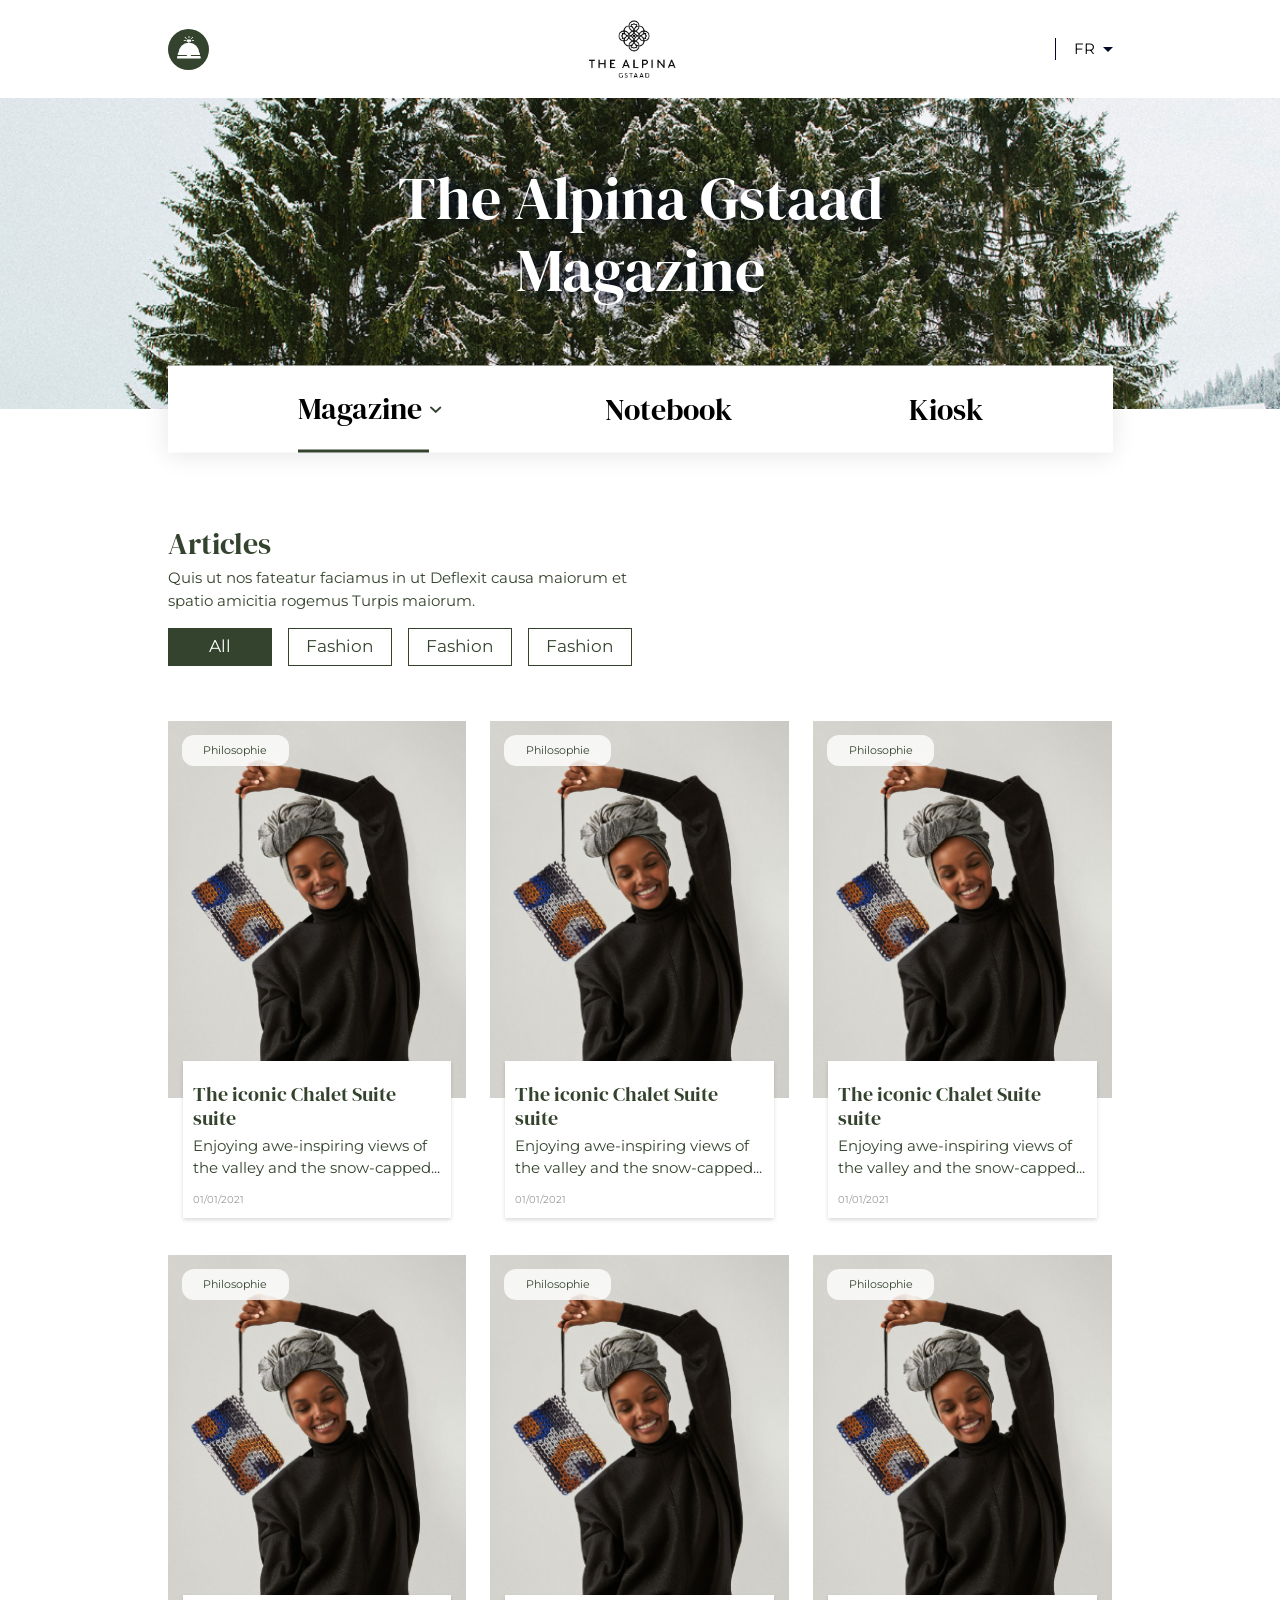
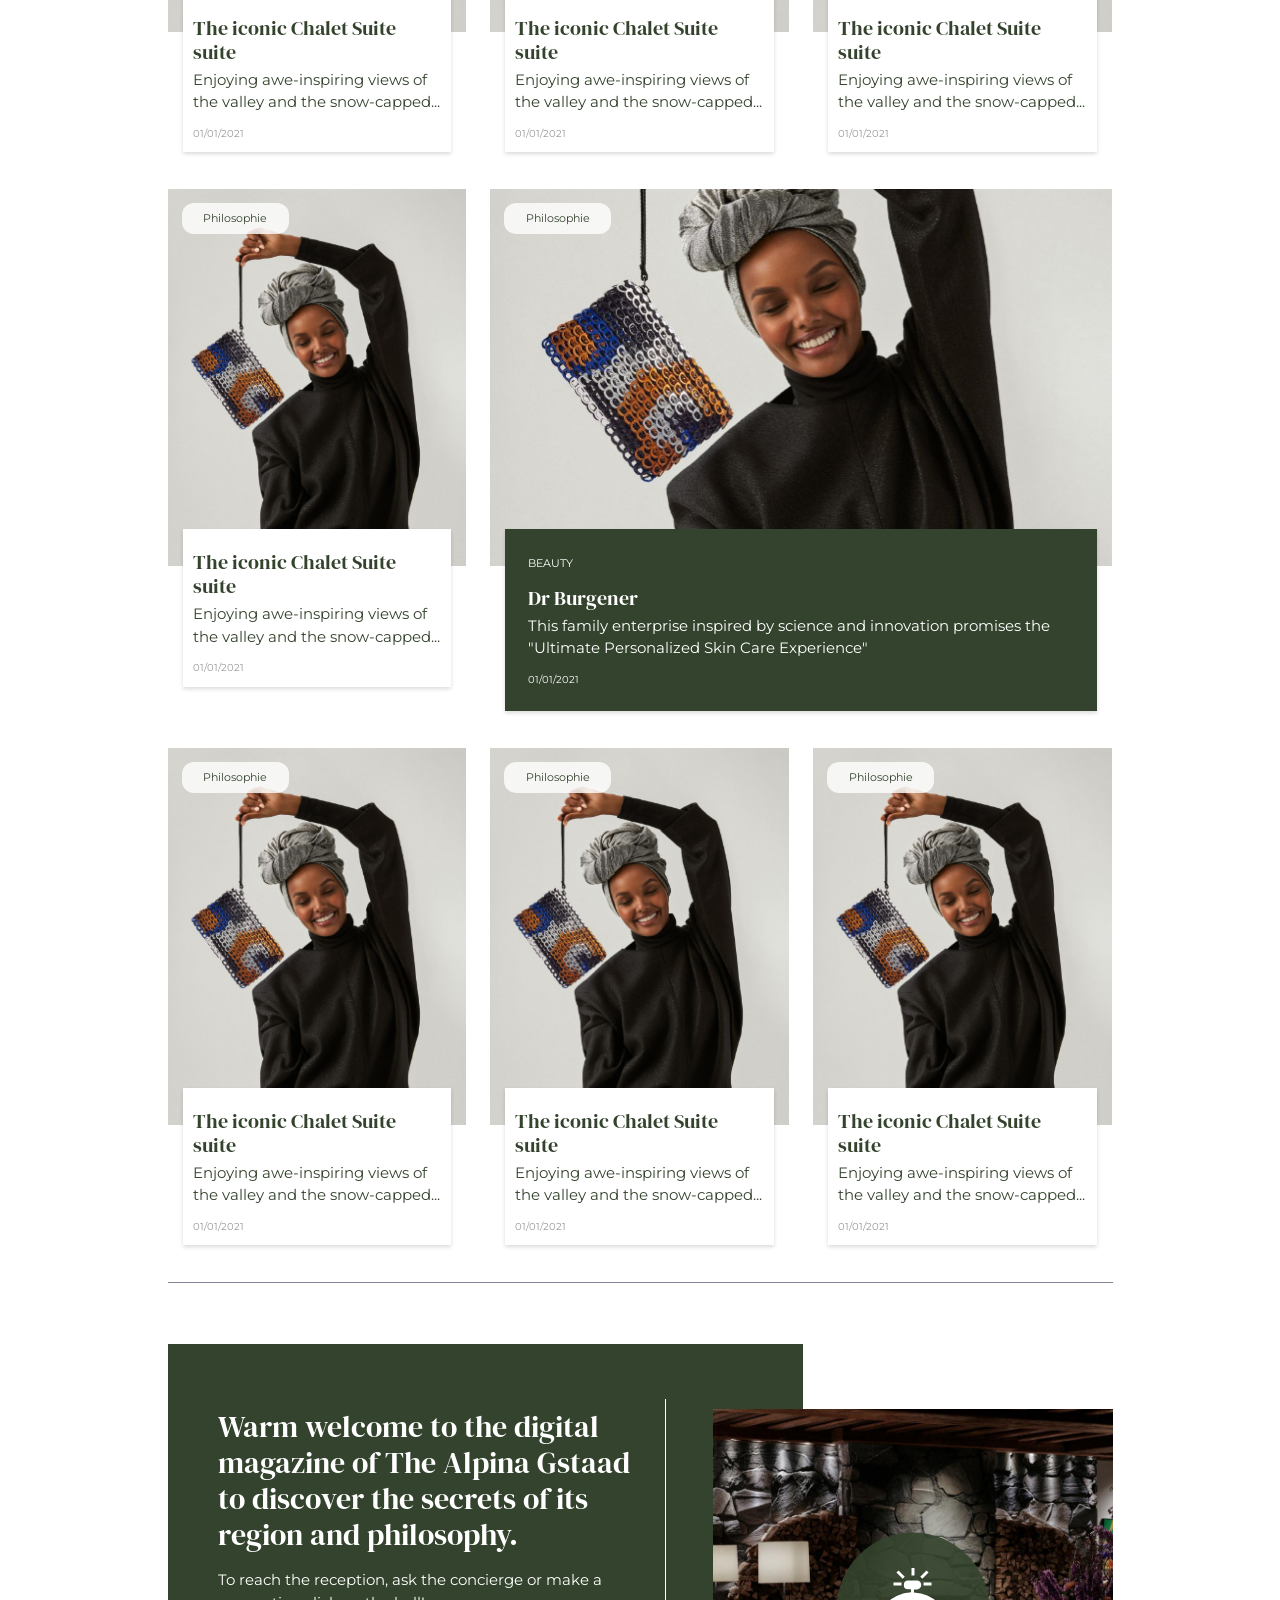
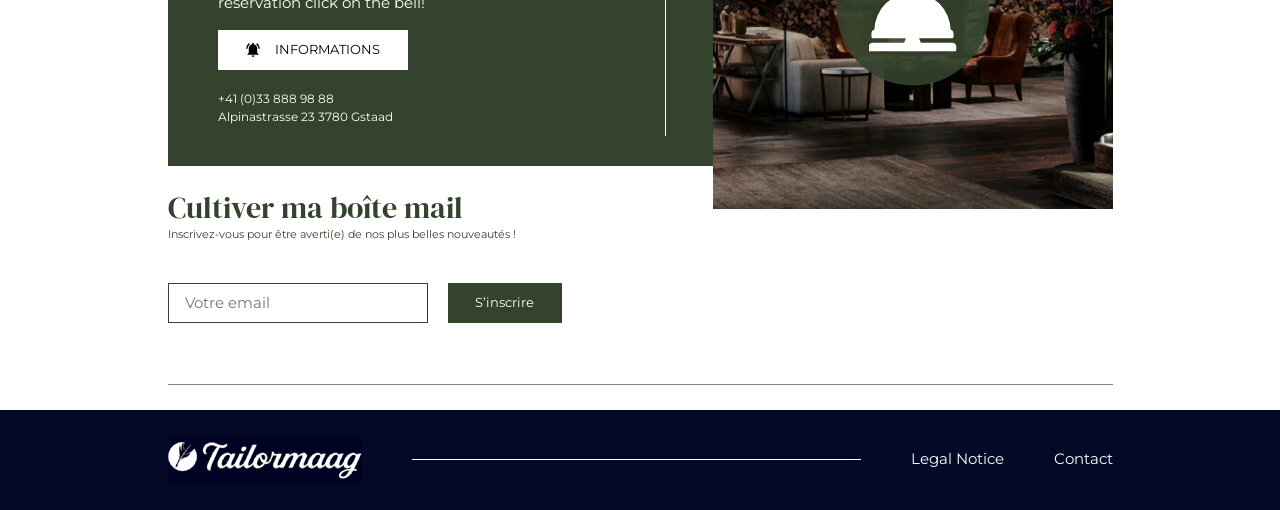
==== commit 883d676f: "changes after review" ====
--- a/app/articles.html
+++ b/app/articles.html
@@ -50,7 +50,7 @@
 <section class="page-menu">
 	<div class="container-fluid">
 		<div class="page-menu__content">
-			<div class="page-menu__link">Magazine <img src="img/down-arrow.svg" alt="" class="down-arrow">
+			<div class="page-menu__link active">Magazine <img src="img/down-arrow.svg" alt="" class="down-arrow">
 				<span class="sab-menu">
 					<a href="">All Articles</a>
 					<a href="">Lifestyle</a>
@@ -1055,7 +1055,7 @@
 
 
 <!-- start contact-section -->
-<section class="contact-section contact-section--green">
+<section class="contact-section contact-section--green contact-section--article">
 	<div class="container-fluid">
 		<div class="contact-section__content-wrapper">
 			
@@ -1090,7 +1090,7 @@
 		
 		</div>
 
-		<div class="contact-section__call-to-action">
+		<div class="contact-section__call-to-action contact-section__call-to-action--client">
 			<h2>
 				Cultiver ma boîte mail
 			</h2>
--- a/app/css/style.min.css
+++ b/app/css/style.min.css
@@ -1 +1 @@
-body{font-size:15px;font-family:"Montserrat",sans-serif;font-weight:400;color:#030927}ul{list-style:none;margin-bottom:0;padding-left:0}a,a:hover{text-decoration:none}h1{font-size:60px;font-family:"DM Serif Display",serif;color:#fff;text-shadow:0 0 16px #030927}h2{font-size:30px;font-family:"DM Serif Display",serif;margin-bottom:29px}h3{font-size:20px;font-family:"DM Serif Display",serif;margin-bottom:0px}.client-page{color:#34432D}.container-fluid{width:945px;max-width:84.872vw;padding-left:0;padding-right:0}.button{font-size:13px;background:#030927;color:#fff;width:190px;height:40px;display:-webkit-box;display:-ms-flexbox;display:flex;-webkit-box-pack:center;-ms-flex-pack:center;justify-content:center;-webkit-box-align:center;-ms-flex-align:center;align-items:center;text-transform:uppercase}.button:hover{color:#fff}.button-white{background:#fff;color:#030927;font-weight:700}.button-white:hover{color:#030927}.header{background:#fff;padding-top:24px;padding-bottom:24px;font-size:15px;z-index:999;-webkit-transition:all 0.5s;-o-transition:all 0.5s;transition:all 0.5s;position:relative;z-index:9999}.header .container-fluid{display:-webkit-box;display:-ms-flexbox;display:flex;-webkit-box-pack:justify;-ms-flex-pack:justify;justify-content:space-between;-webkit-box-align:center;-ms-flex-align:center;align-items:center}.header__menu-wrapper{display:-webkit-box;display:-ms-flexbox;display:flex;-webkit-box-align:center;-ms-flex-align:center;align-items:center}.menu ul{display:-webkit-box;display:-ms-flexbox;display:flex}.menu-link{color:#030927;margin-right:50px}.menu-link:hover{color:#030927}.header__leng{padding-left:50px;border-left:1px solid #030927}.leng-select{border:none;-webkit-appearance:none;-moz-appearance:none;appearance:none;padding-right:17px;background:url("../img/down.svg");background-position:right center;background-repeat:no-repeat;cursor:pointer;outline:none}.header.sticky{-webkit-box-shadow:0px 2px 4px #00000025;box-shadow:0px 2px 4px #00000025;position:fixed;top:0;left:0;width:100%}.menu__btn{cursor:pointer;display:none}.menu__row{width:27px;height:3px;background:#030927;display:block;margin-bottom:4.5px}.main-screen{min-height:568px;background:url("../img/main-bg.png");background-repeat:no-repeat;background-size:cover;text-align:center;-webkit-box-pack:center;-ms-flex-pack:center;justify-content:center;display:-webkit-box;display:-ms-flexbox;display:flex;-webkit-box-align:center;-ms-flex-align:center;align-items:center}.articles{padding-top:70px;padding-bottom:70px;padding-bottom:60px}.articles__img{width:100%}.articles__item-img-wrapper{position:relative;display:block}.tag{position:absolute;top:14px;left:14px;background:rgba(255,255,255,0.8);padding:7px 21.5px;font-size:11px;border-radius:12px}.articles__item{color:#030927;display:block;width:100%}.articles__item h3{margin-top:12px;margin-bottom:5px}.articles__item:hover{color:#030927}.articles__item-content{background:#fff;-webkit-transform:translateY(-37px);-ms-transform:translateY(-37px);transform:translateY(-37px);display:block;width:calc(100% - 30px);margin:0 auto;padding:9px 10px}.articles__item-theme{background:#030927;color:#fff;font-size:11px;text-transform:uppercase;padding:5px 12px}.article-item-text{margin-bottom:17px;font-size:12px}.article-item__date{color:#989898;font-size:12px}.articles-row{display:-webkit-box;display:-ms-flexbox;display:flex;-webkit-box-pack:justify;-ms-flex-pack:justify;justify-content:space-between}.articles-col-l{min-width:320px;margin-left:35px}.articles-col-l .articles__item-content{padding-top:12px}.articles-col-l .articles__item-theme{padding-right:46px}.articles-col-l h3{margin-top:26px;margin-bottom:14.5px}.articles-col-l .article-item-text{margin-bottom:27px}.items-section{background:#F0F5F8;padding-top:33px;padding-bottom:23px}.items-section h3{margin-bottom:6px}.item{max-width:176px}.item p{font-size:12px}.favorite .container-fluid{padding-top:80px;padding-bottom:80px}.favorite__item{width:100%;height:305px;background:url("../img/favorite-bg.png");padding-right:66px;display:-webkit-box;display:-ms-flexbox;display:flex;-webkit-box-pack:end;-ms-flex-pack:end;justify-content:flex-end}.favorite__content{height:100%;width:420px;background:#030927;padding:37px 24px;color:#fff}.favorite__title{font-size:40px;font-family:"DM Serif Display",serif}.favorite__text{font-size:15px}.contact-section .container-fluid{position:relative;padding-top:62px;padding-bottom:62px;margin-bottom:80px}.contact-section .container-fluid:before{content:'';width:100%;height:1px;background:#808392;display:block;position:absolute;top:0;left:0}.contact-section .container-fluid:after{content:'';width:100%;height:1px;background:#808392;display:block;position:absolute;bottom:0;left:0}.contact-section__content{width:635px;max-width:100%;background:#030927;padding:55px 64px 48px 64px;color:#fff}.contact-section__wrapper{height:100%;border-right:1px solid #fff;max-width:406px;padding:40px 50px 40px 0}.contact-section__wrapper h2{margin-bottom:16px}.contact-section__text{font-size:15px}.contact-section__content-wrapper{position:relative}.contact-img{position:absolute;top:0;right:0;-webkit-transform:translateY(50px);-ms-transform:translateY(50px);transform:translateY(50px)}.contact-section__call-to-action{padding-top:24px}.contact-section__call-to-action h2{margin-bottom:0}.call-to-action__text{font-size:11px;margin-bottom:40px}.clients{position:relative;padding-top:38.5px;padding-bottom:38.5px}.clients .container-fluid{position:relative;z-index:1;display:-webkit-box;display:-ms-flexbox;display:flex;-webkit-box-pack:justify;-ms-flex-pack:justify;justify-content:space-between;-webkit-box-align:end;-ms-flex-align:end;align-items:flex-end}.clients:before{content:'';position:absolute;left:0;top:0;height:100%;width:61%;background:#F0F5F8;border-radius:1px}.clients__text{font-size:15px}.clients__buttons{display:-webkit-box;display:-ms-flexbox;display:flex}.prev{margin-right:38px}.prev,.next{cursor:pointer}.slider-wrapper{position:relative;z-index:1;padding-top:35px}.slider-item__img{width:100%;padding:15px;position:relative}.slider-item__img img{width:100%}.slider-logo-wrapper{width:114px;height:114px;background:rgba(4,11,48,0.8);position:absolute;top:50%;left:50%;-webkit-transform:translateY(-50%) translateX(-50%);-ms-transform:translateY(-50%) translateX(-50%);transform:translateY(-50%) translateX(-50%);display:-webkit-box;display:-ms-flexbox;display:flex;-webkit-box-pack:center;-ms-flex-pack:center;justify-content:center;-webkit-box-align:center;-ms-flex-align:center;align-items:center}.slider-logo-wrapper img{max-width:80%}.clients{overflow:hidden}.slider-wrapper{margin-right:-23vw}.slider{margin-left:-15px}.slider-content{width:945px;max-width:84.872vw;margin:0 auto}.slider-item{outline:none}.tags{padding-top:90px;padding-bottom:80px}.tags__text-wrapper{background-color:#030927;border-radius:1px;min-height:100%}.tag-img{width:100%}.tags__text-content{color:#fff;padding:22px 40px}.tags__text-content h2{max-width:280px;margin-bottom:20px}.tags__sab-title{font-size:15px;font-weight:700;margin-bottom:18px}.tags__text{font-size:15px;margin-bottom:25px}.tags__content{width:100%;background:#F0F5F8;border-radius:1px;padding:34px 16px 50px 16px;min-height:100%}.tags__content h2{max-width:357px;margin-bottom:47px}.tag-item{font-size:18px;background:#fff;border-radius:20px;margin-bottom:12px;margin-right:10px;height:42px;display:-webkit-box;display:-ms-flexbox;display:flex;-webkit-box-pack:center;-ms-flex-pack:center;justify-content:center;-webkit-box-align:center;-ms-flex-align:center;align-items:center;padding:0 24px}.tags-wrapper{-ms-flex-wrap:wrap;flex-wrap:wrap;display:-webkit-box;display:-ms-flexbox;display:flex}.tag-img-wrapper{width:100%;height:132px;overflow:hidden}.discover{padding-bottom:90px}.discover__content{width:100%;background:#030927;display:-webkit-box;display:-ms-flexbox;display:flex;color:#fff}.discover__text-content{width:calc(100% - 305px);display:-webkit-box;display:-ms-flexbox;display:flex;-webkit-box-pack:center;-ms-flex-pack:center;justify-content:center;-webkit-box-align:center;-ms-flex-align:center;align-items:center}.discover-img{min-width:305px}.discover__title{font-family:"DM Serif Display",serif;font-size:40px;max-width:380px;line-height:1.2}.discover__text{max-width:480px}.discover__text p{font-size:15px;margin-top:10px}.instagram{background:#F8F2EF;padding-top:50px;padding-bottom:65px;margin-bottom:74px}.instagram h2{text-align:center}.post-item{padding:5px}.post-item img{width:100%}.footer{background:#030927;padding-top:27px;padding-bottom:27px;color:#fff}.footer .container-fluid{display:-webkit-box;display:-ms-flexbox;display:flex;-webkit-box-pack:justify;-ms-flex-pack:justify;justify-content:space-between;-webkit-box-align:center;-ms-flex-align:center;align-items:center}.footer-menu{display:-webkit-box;display:-ms-flexbox;display:flex}.footer-menu a{color:#fff;display:block;margin-left:50px;font-size:15px;white-space:nowrap}.footer-line{width:100%;background:#fff;height:1px;margin-left:50px}.main-screen.main-screen--client{background:url("../img/clients-bg.png");background-position:center}.header--client{padding-top:0;padding-bottom:0}.header--client .header__leng{padding-left:17.5px}.page-menu__content{background:#fff;height:87px;-webkit-box-shadow:0px 2px 24px #0309271A;box-shadow:0px 2px 24px #0309271A;z-index:1;position:relative;-webkit-transform:translateY(-50%);-ms-transform:translateY(-50%);transform:translateY(-50%);display:-webkit-box;display:-ms-flexbox;display:flex;-webkit-box-align:center;-ms-flex-align:center;align-items:center;-webkit-box-pack:justify;-ms-flex-pack:justify;justify-content:space-between;padding-left:130px;padding-right:130px;-webkit-transition:all 0.5s;-o-transition:all 0.5s;transition:all 0.5s}.page-menu__link{font-size:30px;font-family:"DM Serif Display",serif;position:relative;color:#000;cursor:pointer;height:100%;display:-webkit-box;display:-ms-flexbox;display:flex;-webkit-box-align:center;-ms-flex-align:center;align-items:center}.page-menu__link:hover{color:#000}.down-arrow{-webkit-transform:rotate(-90deg);-ms-transform:rotate(-90deg);transform:rotate(-90deg);position:relative;left:10px;top:2px}.page-menu.sticky,.page-menu-single.sticky{position:fixed;top:98px;width:100%;z-index:999}.page-menu.sticky .page-menu__content,.page-menu-single.sticky .page-menu__content{-webkit-transform:translateY(0);-ms-transform:translateY(0);transform:translateY(0)}.sab-menu{position:absolute;top:100%;background:#fff;left:50%;-webkit-transform:translateX(-50%);-ms-transform:translateX(-50%);transform:translateX(-50%);display:block;border-top:3px solid #34432D;width:208px;padding:13px 28px;-webkit-box-shadow:0px 2px 24px #0309271A;box-shadow:0px 2px 24px #0309271A;display:none}.sab-menu a{font-size:19px;color:#000;font-family:"DM Serif Display",serif}.page-menu__link:hover .sab-menu{display:block}.articles-section{padding-top:30px}.articles-section__header{display:-webkit-box;display:-ms-flexbox;display:flex;-webkit-box-pack:justify;-ms-flex-pack:justify;justify-content:space-between;padding-bottom:15px}.articles-section__header-content{max-width:480px}.articles-section__header-content h2{margin-bottom:5px}.button--transparent{background:transparent;color:#34432D;border:1px solid #34432D;font-weight:700}.button--transparent:hover{color:#34432D}.client-page .articles__item{color:#34432D}.client-page .article-item-text{font-size:15px;margin-bottom:7px}.client-page .article-item__date{font-size:10px}.contact-section--green .contact-section__content{background:#34432D;padding-bottom:30px}.contact-section--green .contact-section__wrapper{padding-bottom:10px;padding-top:10px}.contact-section--green .button{margin-bottom:20px}.button img{padding-right:15px}.button-white--black{color:#000;font-weight:400}.contact-info{font-size:12px;color:#fff}.contact-img__logo{top:50%;left:50%;-webkit-transform:translateY(-50%) translateX(-50%);-ms-transform:translateY(-50%) translateX(-50%);transform:translateY(-50%) translateX(-50%);width:153px;height:153px;background:rgba(52,67,45,0.9);position:absolute;border-radius:50%;display:-webkit-box;display:-ms-flexbox;display:flex;-webkit-box-pack:center;-ms-flex-pack:center;justify-content:center;-webkit-box-align:center;-ms-flex-align:center;align-items:center}.button.button--green{background:#34432D;border:none}.form{display:-webkit-box;display:-ms-flexbox;display:flex;height:40px}.form input{height:100%;outline:none}.form .input{width:260px;margin-right:20px;display:block;border:1px solid #34432D;padding:0 16px}.form .input:focus::-webkit-input-placeholder{color:transparent}.form .input:focus::-moz-placeholder{color:transparent}.form .input:focus:-ms-input-placeholder{color:transparent}.form .input:focus::-ms-input-placeholder{color:transparent}.form .input:focus::placeholder{color:transparent}.beauty{text-transform:uppercase;font-size:11px}.articles__item-content--green .articles__item-content{background:#34432D;padding:28px 23px;color:#fff}.articles__item-content--green .article-item__date{color:#fff}.footer-button{width:100%;-webkit-box-pack:center;-ms-flex-pack:center;justify-content:center;display:-webkit-box;display:-ms-flexbox;display:flex;padding-bottom:76px}.footer-button .button--green{font-weight:600;text-transform:none}.articles__item:hover .articles__item-content{background:#34432D;color:#fff}.articles__item:hover .article-item__date{color:#fff}.social-section{padding-bottom:115px}.social-section .container-fluid{padding-top:64px;padding-bottom:64px;border-top:1px solid #D8D8D8;border-bottom:1px solid #D8D8D8;display:-webkit-box;display:-ms-flexbox;display:flex;-webkit-box-align:center;-ms-flex-align:center;align-items:center}.social__content{width:calc(100% - 399px);background:#34432D;padding:40px 77px;color:#fff}.social__content-wrapper{height:100%;border-left:1px solid #fff;height:100%;padding-left:47px;padding-top:60px;padding-bottom:60px;display:-webkit-box;display:-ms-flexbox;display:flex;-webkit-box-align:center;-ms-flex-align:center;align-items:center}.social__content-container{width:345px;max-width:100%}.social__content-container h2{font-size:24px;margin-bottom:8px}.social-icon{display:-webkit-box;display:-ms-flexbox;display:flex;-webkit-box-pack:center;-ms-flex-pack:center;justify-content:center;-webkit-box-align:center;-ms-flex-align:center;align-items:center;width:37px;height:37px;border-radius:50%;margin-right:20px}.social-icon img{max-width:100%}.social-icon:last-child{margin-right:0}.social-icons{display:-webkit-box;display:-ms-flexbox;display:flex}.notebook{background:rgba(52,67,45,0.2);padding-top:57px;padding-bottom:76px;margin-bottom:60px}.notebook .col-md-6,.notebook .col-md-4{margin-bottom:20px}.notebook-title{font-family:"DM Serif Display",serif;font-size:60px}.notebook__header-content{max-width:480px}.notebook__header{display:-webkit-box;display:-ms-flexbox;display:flex;-webkit-box-pack:justify;-ms-flex-pack:justify;justify-content:space-between;-webkit-box-align:end;-ms-flex-align:end;align-items:flex-end;padding-bottom:40px}.notebook__header p{margin-bottom:0}.notebook__header .button{width:225px}.notebook__item{min-height:100%;background:#fff}.notebook__item .articles__item-content{-webkit-transform:translateY(0);-ms-transform:translateY(0);transform:translateY(0);width:100%;padding-top:0;display:-webkit-box;display:-ms-flexbox;display:flex;-webkit-box-orient:vertical;-webkit-box-direction:normal;-ms-flex-direction:column;flex-direction:column;padding-right:20px;padding-left:35px;padding-bottom:13px}.notebook__item .articles__item-content h3{font-size:25px}.notebook__item .articles__item-content .article-item-text{font-size:12px}.next-arrow{background:#34432D;width:54px;height:54px;display:-webkit-box;display:-ms-flexbox;display:flex;-ms-flex-item-align:end;align-self:flex-end;-webkit-transform:translateY(-50%);-ms-transform:translateY(-50%);transform:translateY(-50%);-webkit-box-pack:center;-ms-flex-pack:center;justify-content:center;-webkit-box-align:center;-ms-flex-align:center;align-items:center}.notebook__sub-title{text-transform:uppercase;font-size:11px}.notebook__sub-title span{font-weight:600}.notebook__footer{font-size:11px;color:#D98612;display:-webkit-box;display:-ms-flexbox;display:flex;-webkit-box-align:center;-ms-flex-align:center;align-items:center}.notebook__footer img{display:block;margin-right:8px}.button.button--green{text-transform:none}.main-screen--articles{min-height:auto;padding-top:64px;padding-bottom:95px;background:url("../img/articles-bg.png");background-size:cover;background-repeat:no-repeat;background-position:center}.articles__tabs{display:-webkit-box;display:-ms-flexbox;display:flex;margin-bottom:40px}.articles__tab{margin-right:16px;width:137px;height:38px;display:-webkit-box;display:-ms-flexbox;display:flex;-webkit-box-pack:center;-ms-flex-pack:center;justify-content:center;-webkit-box-align:center;-ms-flex-align:center;align-items:center;border:1px solid #34432D;cursor:pointer;font-size:17px}.articles__tab.active{background:#34432D;color:#fff}.articles__tab-item{display:none}.articles__tab-item:first-child{display:block}.page-menu-single.page-menu-article{-webkit-box-shadow:0px 2px 24px #0309271A;box-shadow:0px 2px 24px #0309271A;-webkit-transform:translateY(-3px);-ms-transform:translateY(-3px);transform:translateY(-3px);background:#fff}.page-menu-single.page-menu-article .page-menu__content{-webkit-transform:translateY(0);-ms-transform:translateY(0);transform:translateY(0);-webkit-box-shadow:none;box-shadow:none}.header--client-single-article.sticky{-webkit-box-shadow:none;box-shadow:none}.single-article{padding-top:30px}.single-article__img-wrapper{position:relative}.single-article__img-wrapper img{width:100%}.single-article__img-wrapper .button{position:absolute;right:27px;bottom:20px;color:#34432D;cursor:pointer}.single-article__img-title{text-align:center;font-size:12px;color:#989898;padding-top:26px;padding-bottom:42px}.article-tag{height:30px;display:-webkit-box;display:-ms-flexbox;display:flex;-webkit-box-pack:center;-ms-flex-pack:center;justify-content:center;-webkit-box-align:center;-ms-flex-align:center;align-items:center;background:rgba(52,67,45,0.2);width:104px;margin-bottom:9px}.single-article__text-content{width:656px;margin:0 auto;max-width:84.872vw}.single-article__text-content h2{margin-bottom:22px}.single-article__text-content p{margin-bottom:36px}.sub-theme{font-size:25px;margin-bottom:19px}.single-article__sub-title{font-size:20px;font-weight:700;margin-bottom:16px}.single-article-images .col-md-6 img{width:100%}.page-menu-single.page-menu-article{position:relative}.modal-window{background:#000;position:fixed;top:0;left:0;width:100%;height:100vh;z-index:9999}.gallery-slider{width:813px;max-width:100%;margin:0 auto;position:relative;height:100vh}.gallery-slider p{color:#fff;margin-top:50px}.gallery-slider__wrapper{display:-webkit-box;display:-ms-flexbox;display:flex;-webkit-box-align:center;-ms-flex-align:center;align-items:center;-webkit-box-orient:vertical;-webkit-box-direction:normal;-ms-flex-direction:column;flex-direction:column;padding-top:50px}.gallery-slider__wrapper img{max-height:calc(100vh - 250px)}.gallery-next{position:absolute;right:0;top:50%;-webkit-transform:translateY(-50%);-ms-transform:translateY(-50%);transform:translateY(-50%);cursor:pointer;z-index:999}.gallery-prev{position:absolute;left:0;top:50%;-webkit-transform:translateY(-50%);-ms-transform:translateY(-50%);transform:translateY(-50%);cursor:pointer;z-index:999}.modal-window__content{position:relative;width:960px;max-width:90%;margin:0 auto;height:100vh;display:-webkit-box;display:-ms-flexbox;display:flex;-webkit-box-align:center;-ms-flex-align:center;align-items:center}@media only screen and (max-width: 1200px){.main-screen.main-screen--client{background-size:100%;background-repeat:no-repeat;min-height:38vw}}@media only screen and (max-width: 1140px){.contact-section__wrapper{max-width:350px;padding-right:20px}}@media only screen and (max-width: 992px){.articles-row{-webkit-box-orient:vertical;-webkit-box-direction:normal;-ms-flex-direction:column;flex-direction:column}.articles-col-l{margin-left:0}.favorite__item{padding-right:0px}.contact-section .contact-img{position:static;-webkit-transform:translateY(0px);-ms-transform:translateY(0px);transform:translateY(0px);margin-top:-125px}.contact-section__content{width:100%}.contact-section__wrapper{max-width:100%;border-right:none;padding-right:0}.contact-section__content{padding-bottom:130px;padding-left:0;padding-right:0;margin:0 auto}.contact-section .container-fluid{max-width:100%;width:100%}.contact-section__wrapper{max-width:84.872vw;margin:0 auto}.contact-img{max-width:84.872vw;margin:0 auto;display:-webkit-box;display:-ms-flexbox;display:flex;-webkit-box-pack:end;-ms-flex-pack:end;justify-content:flex-end}.contact-section__call-to-action{padding-top:0}.contact-section__call-to-action{max-width:84.872vw;margin:0 auto}.clients:before{width:74%}.discover__content{-webkit-box-orient:vertical;-webkit-box-direction:normal;-ms-flex-direction:column;flex-direction:column}.discover__text-content{padding-top:26px;padding-bottom:26px}.discover-img{min-width:100%}.discover__text{max-width:100%}.discover__text-content{width:90%;margin:0 auto}.tags{overflow:hidden}.page-menu__content{padding-left:25px;padding-right:25px}.contact-im{position:relative}.social__content{padding:40px 25px}.social-img{width:50%}.social__content{width:50%}}@media only screen and (max-width: 768px){.header__menu-wrapper{display:none}.logo img{width:130px}.menu__btn{display:block}.menu__row{-webkit-transition:all 0.3s;-o-transition:all 0.3s;transition:all 0.3s}.menu__btn.active .menu__row:last-child{display:none}.menu__btn.active .menu__row:nth-child(2){-webkit-transform:rotate(45deg);-ms-transform:rotate(45deg);transform:rotate(45deg)}.menu__btn.active .menu__row:first-child{-webkit-transform:rotate(-45deg);-ms-transform:rotate(-45deg);transform:rotate(-45deg);margin-bottom:0;position:relative;top:3px}h1{font-size:40px;max-width:326px;margin:0 auto}.main-screen{min-height:757px;background:url("../img/main-bg-mobile.png");background-size:cover;background-repeat:no-repeat}.main-screen .container-fluid{max-width:98%}.articles__item-theme{font-size:14px}.articles__item h3 br{display:none}h3{font-size:25px}.articles__item-content{width:calc(100% - 26px)}.article-item-text{font-size:15px}.articles__item{margin-bottom:10px}.articles-col-l{min-width:auto}.articles-col-s .col-md-6:first-child{-webkit-box-ordinal-group:3;-ms-flex-order:2;order:2}.articles-col-s .col-md-6:nth-child(2){-webkit-box-ordinal-group:2;-ms-flex-order:1;order:1}.articles{padding-top:30px;padding-bottom:0}.header__menu-wrapper{position:absolute;top:99%;background:#fff;left:0;width:100%;-webkit-box-shadow:0px 2px 4px #00000025;box-shadow:0px 2px 4px #00000025;padding-bottom:50px;padding-top:20px}.header{position:relative;font-size:20px}.menu-link{margin-right:0;margin-bottom:30px;display:block}.menu ul{-webkit-box-orient:vertical;-webkit-box-direction:normal;-ms-flex-direction:column;flex-direction:column}.header__leng{padding-left:0}.menu,.header__leng{width:84.872vw;margin:0 auto;border-left:none}.item{margin-bottom:30px}.items-section{padding-bottom:0}.favorite__item{min-height:650px;background:url("../img/favorite-mobile.png");background-size:cover;-webkit-box-pack:center;-ms-flex-pack:center;justify-content:center;-webkit-box-align:start;-ms-flex-align:start;align-items:flex-start;background-size:cover;padding-top:70px}.favorite__content{width:100%;height:auto}.favorite .container-fluid{max-width:100%}.contact-img img{width:282px;max-width:100%}.contact-section .container-fluid:before,.contact-section .container-fluid:after{width:84.872vw;left:50%;-webkit-transform:translateX(-50%);-ms-transform:translateX(-50%);transform:translateX(-50%)}.favorite .container-fluid{padding-bottom:40px}.contact-section .container-fluid{padding-bottom:37px;margin-bottom:37px;padding-top:37px}.slider-logo-wrapper{width:82px;height:82px}.slider-item__img{padding:5px}.slider{margin-left:-5px}.clients:before{width:100%}.clients .container-fluid{-webkit-box-orient:vertical;-webkit-box-direction:normal;-ms-flex-direction:column;flex-direction:column;-webkit-box-align:start;-ms-flex-align:start;align-items:flex-start}.clients__buttons{-ms-flex-item-align:end;align-self:flex-end;padding-top:10px}.slider-wrapper{padding-top:20px}.tags{padding-top:79px}.tags .container-fluid{max-width:100%}.tag-img-wrapper{height:auto}.tags__text-content{padding:0 0;padding-top:30px;max-width:84.872vw;margin:0 auto}.tags__content{padding:0 0;padding-top:30px;padding-bottom:45px}.tags__content-wrap{max-width:84.872vw;margin:0 auto}.discover__title{font-size:30px}.discover__text p{font-size:14px}.instagram{margin-bottom:0}.instagram .container-fluid{max-width:100%}.footer-line{display:none}.footer .container-fluid{-webkit-box-orient:vertical;-webkit-box-direction:normal;-ms-flex-direction:column;flex-direction:column}.footer-menu{margin-top:21px}.footer-menu a{margin-left:0}.footer-menu a:last-child{margin-left:36px}.header--client{-webkit-box-shadow:0px 2px 4px #00000025;box-shadow:0px 2px 4px #00000025}.header--client .container-fluid{display:-webkit-box;display:-ms-flexbox;display:flex;-webkit-box-pack:justify;-ms-flex-pack:justify;justify-content:space-between;-webkit-box-align:center;-ms-flex-align:center;align-items:center}.header--client .header__leng{width:auto;margin-right:0;margin-left:0;padding-left:0}.header--client .logo img{max-width:42px}.center-logo{width:70px}.page-menu.sticky,.page-menu-single.sticky{top:70px;-webkit-box-shadow:0px 2px 4px #00000025;box-shadow:0px 2px 4px #00000025}.page-menu-single.page-menu-article{-webkit-transform:translateY(0);-ms-transform:translateY(0);transform:translateY(0)}.header.sticky{-webkit-box-shadow:0px 2px 4px #00000025;box-shadow:0px 2px 4px #00000025}.page-menu__link{font-size:18px}.page-menu__content{padding-left:17px;padding-right:17px;height:60px}.main-screen--client{border-bottom:1px solid #707070}.page-menu.sticky .container-fluid{width:100%;max-width:100%}.down-arrow{height:8px;left:5px}.sab-menu{width:116px;padding:12px 17px}.sab-menu a{font-size:14px}.articles-section__header{-webkit-box-orient:vertical;-webkit-box-direction:normal;-ms-flex-direction:column;flex-direction:column;padding-bottom:40px}.contact-img__logo{width:92px;height:92px}.contact-img__logo img{max-width:60%}.contact-section--green .contact-section__content{padding-bottom:135px}.contac-button-wrapper{display:-webkit-box;display:-ms-flexbox;display:flex;-webkit-box-pack:justify;-ms-flex-pack:justify;justify-content:space-between}.contact-section--green .button{width:150px;padding-left:3px;padding-right:3px}.button img{padding-right:5px}.contact-info{padding-left:10px}.form .input{width:100%;margin-right:10px}.contact-section--green .contact-section__content{padding-top:33px}.contact-section--green .call-to-action__text{margin-bottom:16px}.contact-section--green .contact-section__call-to-action{padding-top:16px}.contact-section--green .contact-section__wrapper h2{font-size:25px}.social-section .container-fluid{-webkit-box-orient:vertical;-webkit-box-direction:normal;-ms-flex-direction:column;flex-direction:column;max-width:100%;border-top:none;border-bottom:none;padding-top:0;padding-bottom:0}.social-img{width:100%;max-width:84.872vw;position:relative;z-index:1}.social__content{width:100%}.social__content{padding:0;padding-top:58px;-webkit-transform:translateY(-37px);-ms-transform:translateY(-37px);transform:translateY(-37px)}.social__content-wrapper{border-left:none;padding:0}.social__content-container{width:84.872vw;margin:0 auto;padding-top:28px;border-top:1px solid #fff;padding-bottom:42px}.social-section{padding-bottom:50px}.notebook-title{font-size:30px}.notebook__header{-webkit-box-orient:vertical;-webkit-box-direction:normal;-ms-flex-direction:column;flex-direction:column;-webkit-box-align:start;-ms-flex-align:start;align-items:flex-start}.notebook__header .button{margin-top:13px}.notebook{padding-bottom:38px;padding-top:47px}.main-screen--articles{min-height:auto;background:url("../img/articles-bg.png");background-size:cover;background-repeat:no-repeat;background-position:center}.single-article .container-fluid{max-width:100%}.single-article__img-wrapper .button{right:30px;bottom:10px;width:110px}.single-article{padding-top:0}.single-article-images{max-width:100%;margin-right:0;margin-left:0}.single-article-images .col-md-6{padding-left:0;padding-right:0}.modal-window{overflow-y:auto}.gallery-slider__wrapper{padding-top:0}.modal-window__content{width:100%;max-width:100%}.gallery-slider{width:100vw}.gallery-slider img{width:100vw;height:auto;max-height:1000px}.gallery-slider p{margin-top:0;max-width:84.872vw;margin:0 auto;-webkit-transform:translateY(-10vw);-ms-transform:translateY(-10vw);transform:translateY(-10vw)}.slider-image{position:relative}.slider-image:before{content:'';background:transparent -webkit-gradient(linear, left top, left bottom, from(rgba(0,0,0,0)), to(#000)) 0% 0%;background:transparent -o-linear-gradient(top, rgba(0,0,0,0) 0%, #000 100%) 0% 0%;background:transparent linear-gradient(180deg, rgba(0,0,0,0) 0%, #000 100%) 0% 0%;width:100%;height:30vw;position:absolute;bottom:0;left:0}.gallery-prev,.gallery-next{z-index:999}.gallery-prev img,.gallery-next img{width:23px}.gallery-prev{-webkit-transform:translateX(100%) translateY(-150%);-ms-transform:translateX(100%) translateY(-150%);transform:translateX(100%) translateY(-150%)}.gallery-next{-webkit-transform:translateX(-100%) translateY(-150%);-ms-transform:translateX(-100%) translateY(-150%);transform:translateX(-100%) translateY(-150%)}}@media only screen and (max-width: 480px){.main-screen.main-screen--client{background:url("../img/clients-bg-mobile.png");background-size:100%;min-height:170vw}.articles__tab{margin-right:5px;font-size:14px}.articles__tab{margin-bottom:0px;padding-bottom:0}.articles-section__header.article-page{padding-bottom:0px}.single-article__text-content h2{font-size:20px}}@media only screen and (max-width: 380px){.favorite__item{padding-top:40px}}@media only screen and (max-width: 340px){h1{font-size:38px}.favorite__item{padding-top:20px}}
+body{font-size:15px;font-family:"Montserrat",sans-serif;font-weight:400;color:#030927}ul{list-style:none;margin-bottom:0;padding-left:0}a,a:hover{text-decoration:none}h1{font-size:60px;font-family:"DM Serif Display",serif;color:#fff;text-shadow:0 0 16px #030927}h2{font-size:30px;font-family:"DM Serif Display",serif;margin-bottom:29px}h3{font-size:20px;font-family:"DM Serif Display",serif;margin-bottom:0px}.client-page{color:#34432D}.container-fluid{width:945px;max-width:84.872vw;padding-left:0;padding-right:0}.button{font-size:13px;background:#030927;color:#fff;width:190px;height:40px;display:-webkit-box;display:-ms-flexbox;display:flex;-webkit-box-pack:center;-ms-flex-pack:center;justify-content:center;-webkit-box-align:center;-ms-flex-align:center;align-items:center;text-transform:uppercase}.button:hover{color:#fff}.button-white{background:#fff;color:#030927;font-weight:700}.button-white:hover{color:#030927}.header{background:#fff;padding-top:24px;padding-bottom:24px;font-size:15px;z-index:999;-webkit-transition:all 0.5s;-o-transition:all 0.5s;transition:all 0.5s;position:relative;z-index:9999}.header .container-fluid{display:-webkit-box;display:-ms-flexbox;display:flex;-webkit-box-pack:justify;-ms-flex-pack:justify;justify-content:space-between;-webkit-box-align:center;-ms-flex-align:center;align-items:center}.header__menu-wrapper{display:-webkit-box;display:-ms-flexbox;display:flex;-webkit-box-align:center;-ms-flex-align:center;align-items:center}.menu ul{display:-webkit-box;display:-ms-flexbox;display:flex}.menu-link{color:#030927;margin-right:50px}.menu-link:hover{color:#030927}.header__leng{padding-left:50px;border-left:1px solid #030927}.leng-select{border:none;-webkit-appearance:none;-moz-appearance:none;appearance:none;padding-right:17px;background:url("../img/down.svg");background-position:right center;background-repeat:no-repeat;cursor:pointer;outline:none}.header.sticky{-webkit-box-shadow:0px 2px 4px #00000025;box-shadow:0px 2px 4px #00000025;position:fixed;top:0;left:0;width:100%}.menu__btn{cursor:pointer;display:none}.menu__row{width:27px;height:3px;background:#030927;display:block;margin-bottom:4.5px}.main-screen{min-height:568px;background:url("../img/main-bg.png");background-repeat:no-repeat;background-size:cover;text-align:center;-webkit-box-pack:center;-ms-flex-pack:center;justify-content:center;display:-webkit-box;display:-ms-flexbox;display:flex;-webkit-box-align:center;-ms-flex-align:center;align-items:center}.articles{padding-top:70px;padding-bottom:70px;padding-bottom:60px}.articles__img{width:100%}.articles__item-img-wrapper{position:relative;display:block}.tag{position:absolute;top:14px;left:14px;background:rgba(255,255,255,0.8);padding:7px 21.5px;font-size:11px;border-radius:12px}.articles__item{color:#030927;display:block;width:100%}.articles__item h3{margin-top:12px;margin-bottom:5px}.articles__item:hover{color:#030927}.articles__item-content{background:#fff;-webkit-transform:translateY(-37px);-ms-transform:translateY(-37px);transform:translateY(-37px);display:block;width:calc(100% - 30px);margin:0 auto;padding:9px 10px;-webkit-box-shadow:0px 2px 4px #00000025;box-shadow:0px 2px 4px #00000025}.articles__item-theme{background:#030927;color:#fff;font-size:11px;text-transform:uppercase;padding:5px 12px}.article-item-text{margin-bottom:17px;font-size:12px}.article-item__date{color:#989898;font-size:12px}.articles-row{display:-webkit-box;display:-ms-flexbox;display:flex;-webkit-box-pack:justify;-ms-flex-pack:justify;justify-content:space-between}.articles-col-l{min-width:320px;margin-left:35px}.articles-col-l .articles__item-content{padding-top:12px}.articles-col-l .articles__item-theme{padding-right:46px}.articles-col-l h3{margin-top:26px;margin-bottom:14.5px}.articles-col-l .article-item-text{margin-bottom:27px}.items-section{background:#F0F5F8;padding-top:33px;padding-bottom:23px}.items-section h3{margin-bottom:6px}.item{max-width:176px}.item p{font-size:12px}.favorite .container-fluid{padding-top:80px;padding-bottom:80px}.favorite__item{width:100%;height:305px;background:url("../img/favorite-bg.png");padding-right:66px;display:-webkit-box;display:-ms-flexbox;display:flex;-webkit-box-pack:end;-ms-flex-pack:end;justify-content:flex-end}.favorite__content{height:100%;width:420px;background:#030927;padding:37px 24px;color:#fff}.favorite__title{font-size:40px;font-family:"DM Serif Display",serif}.favorite__text{font-size:15px}.contact-section .container-fluid{position:relative;padding-top:62px;padding-bottom:62px;margin-bottom:80px}.contact-section .container-fluid:before{content:'';width:100%;height:1px;background:#808392;display:block;position:absolute;top:0;left:0}.contact-section .container-fluid:after{content:'';width:100%;height:1px;background:#808392;display:block;position:absolute;bottom:0;left:0}.contact-section__content{width:635px;max-width:100%;background:#030927;padding:55px 64px 48px 50px;color:#fff}.contact-section__wrapper{height:100%;border-right:1px solid #fff;max-width:448px;padding:40px 20px 40px 0}.contact-section__wrapper h2{margin-bottom:16px}.contact-section__text{font-size:15px}.contact-section__content-wrapper{position:relative}.contact-img{position:absolute;top:0;right:0;-webkit-transform:translateY(65px);-ms-transform:translateY(65px);transform:translateY(65px)}.contact-section__call-to-action{padding-top:24px;padding-left:65px}.contact-section__call-to-action h2{margin-bottom:0}.call-to-action__text{font-size:11px;margin-bottom:40px}.clients{position:relative;padding-top:38.5px;padding-bottom:38.5px}.clients .container-fluid{position:relative;z-index:1;display:-webkit-box;display:-ms-flexbox;display:flex;-webkit-box-pack:justify;-ms-flex-pack:justify;justify-content:space-between;-webkit-box-align:end;-ms-flex-align:end;align-items:flex-end}.clients:before{content:'';position:absolute;left:0;top:0;height:100%;width:61%;background:#F0F5F8;border-radius:1px}.clients__text{font-size:15px}.clients__buttons{display:-webkit-box;display:-ms-flexbox;display:flex}.prev{margin-right:38px}.prev,.next{cursor:pointer}.slider-wrapper{position:relative;z-index:1;padding-top:35px}.slider-item__img{width:100%;padding:15px;position:relative}.slider-item__img img{width:100%}.slider-logo-wrapper{width:114px;height:114px;background:rgba(4,11,48,0.8);position:absolute;top:50%;left:50%;-webkit-transform:translateY(-50%) translateX(-50%);-ms-transform:translateY(-50%) translateX(-50%);transform:translateY(-50%) translateX(-50%);display:-webkit-box;display:-ms-flexbox;display:flex;-webkit-box-pack:center;-ms-flex-pack:center;justify-content:center;-webkit-box-align:center;-ms-flex-align:center;align-items:center}.slider-logo-wrapper img{max-width:80%}.clients{overflow:hidden}.slider-wrapper{margin-right:-23vw}.slider{margin-left:-15px}.slider-content{width:945px;max-width:84.872vw;margin:0 auto}.slider-item{outline:none}.tags{padding-top:90px;padding-bottom:80px}.tags__text-wrapper{background-color:#030927;border-radius:1px;min-height:100%}.tag-img{width:100%}.tags__text-content{color:#fff;padding:22px 40px}.tags__text-content h2{max-width:280px;margin-bottom:20px}.tags__sab-title{font-size:15px;font-weight:700;margin-bottom:18px}.tags__text{font-size:15px;margin-bottom:25px}.tags__content{width:100%;background:#F0F5F8;border-radius:1px;padding:34px 16px 50px 16px;min-height:100%}.tags__content h2{max-width:357px;margin-bottom:47px}.tag-item{font-size:18px;background:#fff;border-radius:20px;margin-bottom:12px;margin-right:10px;height:42px;display:-webkit-box;display:-ms-flexbox;display:flex;-webkit-box-pack:center;-ms-flex-pack:center;justify-content:center;-webkit-box-align:center;-ms-flex-align:center;align-items:center;padding:0 24px}.tags-wrapper{-ms-flex-wrap:wrap;flex-wrap:wrap;display:-webkit-box;display:-ms-flexbox;display:flex}.tag-img-wrapper{width:100%;height:132px;overflow:hidden}.discover{padding-bottom:90px}.discover__content{width:100%;background:#030927;display:-webkit-box;display:-ms-flexbox;display:flex;color:#fff}.discover__text-content{width:calc(100% - 305px);display:-webkit-box;display:-ms-flexbox;display:flex;-webkit-box-pack:center;-ms-flex-pack:center;justify-content:center;-webkit-box-align:center;-ms-flex-align:center;align-items:center}.discover-img{min-width:305px}.discover__title{font-family:"DM Serif Display",serif;font-size:40px;max-width:380px;line-height:1.2}.discover__text{max-width:480px}.discover__text p{font-size:15px;margin-top:10px}.instagram{background:#F8F2EF;padding-top:50px;padding-bottom:65px;margin-bottom:25px}.instagram h2{text-align:center}.post-item{padding:5px}.post-item img{width:100%}.footer{background:#030927;padding-top:27px;padding-bottom:27px;color:#fff}.footer .container-fluid{display:-webkit-box;display:-ms-flexbox;display:flex;-webkit-box-pack:justify;-ms-flex-pack:justify;justify-content:space-between;-webkit-box-align:center;-ms-flex-align:center;align-items:center}.footer-menu{display:-webkit-box;display:-ms-flexbox;display:flex}.footer-menu a{color:#fff;display:block;margin-left:50px;font-size:15px;white-space:nowrap}.footer-line{width:100%;background:#fff;height:1px;margin-left:50px}.main-screen.main-screen--client{background:url("../img/clients-bg.png");background-position:center}.header--client{padding-top:0;padding-bottom:0}.header--client .header__leng{padding-left:17.5px}.page-menu__content{background:#fff;height:87px;-webkit-box-shadow:0px 2px 24px #0309271A;box-shadow:0px 2px 24px #0309271A;z-index:1;position:relative;-webkit-transform:translateY(-50%);-ms-transform:translateY(-50%);transform:translateY(-50%);display:-webkit-box;display:-ms-flexbox;display:flex;-webkit-box-align:center;-ms-flex-align:center;align-items:center;-webkit-box-pack:justify;-ms-flex-pack:justify;justify-content:space-between;padding-left:130px;padding-right:130px;-webkit-transition:all 0.5s;-o-transition:all 0.5s;transition:all 0.5s}.page-menu__link{font-size:30px;font-family:"DM Serif Display",serif;position:relative;color:#000;cursor:pointer;height:100%;display:-webkit-box;display:-ms-flexbox;display:flex;-webkit-box-align:center;-ms-flex-align:center;align-items:center}.page-menu__link:hover{color:#000}.down-arrow{-webkit-transform:rotate(-90deg);-ms-transform:rotate(-90deg);transform:rotate(-90deg);position:relative;left:10px;top:2px}.page-menu-single{z-index:999}.page-menu.sticky,.page-menu-single.sticky{position:fixed;top:98px;width:100%;z-index:999}.page-menu.sticky .page-menu__content,.page-menu-single.sticky .page-menu__content{-webkit-transform:translateY(0);-ms-transform:translateY(0);transform:translateY(0)}.sab-menu{position:absolute;top:103%;background:#fff;left:50%;-webkit-transform:translateX(-50%);-ms-transform:translateX(-50%);transform:translateX(-50%);display:block;width:208px;padding:13px 28px;-webkit-box-shadow:0px 2px 24px #0309271A;box-shadow:0px 2px 24px #0309271A;display:none;z-index:9999}.sab-menu a{font-size:19px;color:#000;font-family:"DM Serif Display",serif}.page-menu__link:hover .sab-menu{display:block}.articles-section{padding-top:30px}.articles-section__header{display:-webkit-box;display:-ms-flexbox;display:flex;-webkit-box-pack:justify;-ms-flex-pack:justify;justify-content:space-between;padding-bottom:15px}.articles-section__header-content{max-width:480px}.articles-section__header-content h2{margin-bottom:5px}.button--transparent{background:transparent;color:#34432D;border:1px solid #34432D;font-weight:700}.button--transparent:hover{color:#34432D}.client-page .articles__item{color:#34432D}.client-page .article-item-text{font-size:15px;margin-bottom:7px}.client-page .article-item__date{font-size:10px}.contact-section--green .contact-section__content{background:#34432D;padding-bottom:30px}.contact-section--green .contact-section__wrapper{padding-bottom:10px;padding-top:10px}.contact-section--green .button{margin-bottom:20px}.button img{padding-right:15px}.button-white--black{color:#000;font-weight:400}.contact-info{font-size:12px;color:#fff}.contact-img__logo{top:50%;left:50%;-webkit-transform:translateY(-50%) translateX(-50%);-ms-transform:translateY(-50%) translateX(-50%);transform:translateY(-50%) translateX(-50%);width:153px;height:153px;background:rgba(52,67,45,0.9);position:absolute;border-radius:50%;display:-webkit-box;display:-ms-flexbox;display:flex;-webkit-box-pack:center;-ms-flex-pack:center;justify-content:center;-webkit-box-align:center;-ms-flex-align:center;align-items:center}.button.button--green{background:#34432D;border:none}.form{display:-webkit-box;display:-ms-flexbox;display:flex;height:40px}.form input{height:100%;outline:none}.form .input{width:260px;margin-right:20px;display:block;border:1px solid #34432D;padding:0 16px}.form .input:focus::-webkit-input-placeholder{color:transparent}.form .input:focus::-moz-placeholder{color:transparent}.form .input:focus:-ms-input-placeholder{color:transparent}.form .input:focus::-ms-input-placeholder{color:transparent}.form .input:focus::placeholder{color:transparent}.beauty{text-transform:uppercase;font-size:11px}.articles__item-content--green .articles__item-content{background:#34432D;padding:22px 23px;color:#fff}.articles__item-content--green .article-item__date{color:#fff}.footer-button{width:100%;-webkit-box-pack:center;-ms-flex-pack:center;justify-content:center;display:-webkit-box;display:-ms-flexbox;display:flex;padding-bottom:76px}.footer-button .button--green{font-weight:600;text-transform:none}.social-section{padding-bottom:115px}.social-section .container-fluid{padding-top:64px;padding-bottom:64px;border-top:1px solid #D8D8D8;border-bottom:1px solid #D8D8D8;display:-webkit-box;display:-ms-flexbox;display:flex;-webkit-box-align:center;-ms-flex-align:center;align-items:center}.social__content{width:calc(100% - 399px);background:#34432D;padding:40px 77px;color:#fff}.social__content-wrapper{height:100%;border-left:1px solid #fff;height:100%;padding-left:47px;padding-top:60px;padding-bottom:60px;display:-webkit-box;display:-ms-flexbox;display:flex;-webkit-box-align:center;-ms-flex-align:center;align-items:center}.social__content-container{width:345px;max-width:100%}.social__content-container h2{font-size:24px;margin-bottom:8px}.social-icon{display:-webkit-box;display:-ms-flexbox;display:flex;-webkit-box-pack:center;-ms-flex-pack:center;justify-content:center;-webkit-box-align:center;-ms-flex-align:center;align-items:center;width:37px;height:37px;border-radius:50%;margin-right:20px}.social-icon img{max-width:100%}.social-icon:last-child{margin-right:0}.social-icons{display:-webkit-box;display:-ms-flexbox;display:flex}.notebook{background:rgba(52,67,45,0.2);padding-top:57px;padding-bottom:76px;margin-bottom:60px}.notebook .col-md-6,.notebook .col-md-4{margin-bottom:20px}.notebook-title{font-family:"DM Serif Display",serif;font-size:60px}.notebook__header-content{max-width:480px}.notebook__header{display:-webkit-box;display:-ms-flexbox;display:flex;-webkit-box-pack:justify;-ms-flex-pack:justify;justify-content:space-between;-webkit-box-align:end;-ms-flex-align:end;align-items:flex-end;padding-bottom:40px}.notebook__header p{margin-bottom:0}.notebook__header .button{width:225px}.notebook__item{min-height:100%;background:#fff}.notebook__item .articles__item-content{-webkit-transform:translateY(0);-ms-transform:translateY(0);transform:translateY(0);width:100%;padding-top:0;display:-webkit-box;display:-ms-flexbox;display:flex;-webkit-box-orient:vertical;-webkit-box-direction:normal;-ms-flex-direction:column;flex-direction:column;padding-right:20px;padding-left:35px;padding-bottom:13px}.notebook__item .articles__item-content h3{font-size:25px}.notebook__item .articles__item-content .article-item-text{font-size:12px}.next-arrow{background:#34432D;width:54px;height:54px;display:-webkit-box;display:-ms-flexbox;display:flex;-ms-flex-item-align:end;align-self:flex-end;-webkit-transform:translateY(-50%);-ms-transform:translateY(-50%);transform:translateY(-50%);-webkit-box-pack:center;-ms-flex-pack:center;justify-content:center;-webkit-box-align:center;-ms-flex-align:center;align-items:center}.notebook__sub-title{text-transform:uppercase;font-size:11px}.notebook__sub-title span{font-weight:600}.notebook__footer{font-size:11px;color:#D98612;display:-webkit-box;display:-ms-flexbox;display:flex;-webkit-box-align:center;-ms-flex-align:center;align-items:center}.notebook__footer img{display:block;margin-right:8px}.button.button--green{text-transform:none}.main-screen--articles{min-height:auto;padding-top:64px;padding-bottom:95px;background:url("../img/articles-bg.png");background-size:cover;background-repeat:no-repeat;background-position:center}.articles__tabs{display:-webkit-box;display:-ms-flexbox;display:flex;margin-bottom:40px}.articles__tab{margin-right:16px;width:137px;height:38px;display:-webkit-box;display:-ms-flexbox;display:flex;-webkit-box-pack:center;-ms-flex-pack:center;justify-content:center;-webkit-box-align:center;-ms-flex-align:center;align-items:center;border:1px solid #34432D;cursor:pointer;font-size:17px}.articles__tab.active{background:#34432D;color:#fff}.articles__tab-item{display:none}.articles__tab-item:first-child{display:block}.page-menu-single.page-menu-article{-webkit-box-shadow:0px 2px 24px #0309271A;box-shadow:0px 2px 24px #0309271A;-webkit-transform:translateY(-3px);-ms-transform:translateY(-3px);transform:translateY(-3px);background:#fff;box-shadow:0px 2px 24px #0309271A}.page-menu-single.page-menu-article .page-menu__content{-webkit-transform:translateY(0);-ms-transform:translateY(0);transform:translateY(0);-webkit-box-shadow:none;box-shadow:none}.header.header--client.header--client-single-article{-webkit-box-shadow:0px 2px 24px #0309271A;box-shadow:0px 2px 24px #0309271A}.single-article{padding-top:30px}.single-article__img-wrapper{position:relative}.single-article__img-wrapper img{width:100%}.single-article__img-wrapper .button{position:absolute;right:27px;bottom:20px;color:#34432D;cursor:pointer}.single-article__img-title{text-align:center;font-size:12px;color:#989898;padding-top:15px;padding-bottom:42px}.article-tag{height:30px;display:-webkit-box;display:-ms-flexbox;display:flex;-webkit-box-pack:center;-ms-flex-pack:center;justify-content:center;-webkit-box-align:center;-ms-flex-align:center;align-items:center;background:rgba(52,67,45,0.2);width:104px;margin-bottom:9px}.single-article__text-content{width:656px;margin:0 auto;max-width:84.872vw}.single-article__text-content h2{margin-bottom:22px}.single-article__text-content p{margin-bottom:36px}.sub-theme{font-size:25px;margin-bottom:19px}.single-article__sub-title{font-size:20px;font-weight:700;margin-bottom:16px}.single-article-images .col-md-6 img{width:100%}.page-menu-single.page-menu-article{position:relative}.modal-window{background:#000;position:fixed;top:0;left:0;width:100%;height:100vh;z-index:9999}.gallery-slider{width:813px;max-width:100%;margin:0 auto;position:relative;height:100vh}.gallery-slider p{color:#fff;margin-top:50px}.gallery-slider__wrapper{display:-webkit-box;display:-ms-flexbox;display:flex;-webkit-box-align:center;-ms-flex-align:center;align-items:center;-webkit-box-orient:vertical;-webkit-box-direction:normal;-ms-flex-direction:column;flex-direction:column;padding-top:50px}.gallery-slider__wrapper img{max-height:calc(100vh - 250px)}.gallery-next{position:absolute;right:0;top:50%;-webkit-transform:translateY(-50%);-ms-transform:translateY(-50%);transform:translateY(-50%);cursor:pointer;z-index:999}.gallery-prev{position:absolute;left:0;top:50%;-webkit-transform:translateY(-50%);-ms-transform:translateY(-50%);transform:translateY(-50%);cursor:pointer;z-index:999}.modal-window__content{position:relative;width:960px;max-width:90%;margin:0 auto;height:100vh;display:-webkit-box;display:-ms-flexbox;display:flex;-webkit-box-align:center;-ms-flex-align:center;align-items:center}.page-menu-single.sticky{position:fixed;top:98px;width:100%;z-index:999}.page-menu__link.active{border-bottom:3px solid #34432D}.notebook__item:hover{background:#fff}.notebook__item:hover .articles__item-content{background:#fff;color:#34432D}.notebook--white{background:#fff;padding-top:0;padding-bottom:0}.banner{width:100%;margin-bottom:48px}.banner img{width:100%}.articles-section--notebook{padding-top:0}.articles__tabs--notebook{-ms-flex-wrap:wrap;flex-wrap:wrap;width:100%}.articles__tabs--notebook .articles__tab{margin-bottom:13px}.notebook-label{background:rgba(52,67,45,0.2);height:50px;width:296px;display:-webkit-box;display:-ms-flexbox;display:flex;-webkit-box-pack:center;-ms-flex-pack:center;justify-content:center;-webkit-box-align:center;-ms-flex-align:center;align-items:center;font-size:20px;font-family:"DM Serif Display",serif}.notebook-label img{display:block;margin-right:13px}.notebook-about{padding-bottom:80px}.notemook-image{width:50%}.notebook-content-wrapper{display:-webkit-box;display:-ms-flexbox;display:flex}.notebook-about-content{width:50%;background:#34432D;color:#fff;display:-webkit-box;display:-ms-flexbox;display:flex;-webkit-box-pack:center;-ms-flex-pack:center;justify-content:center;-webkit-box-align:center;-ms-flex-align:center;align-items:center}.notebook-about-content-text{max-width:370px}.notebook-about__title{font-size:40px;font-family:"DM Serif Display",serif}.mobile-link{display:none}.notebook-contact{padding-bottom:90px;background-size:cover;display:-webkit-box;display:-ms-flexbox;display:flex}.notebook-contact__image{width:57%;background:url("../img/notebook-contact.png");min-height:564px;background-size:cover;position:relative}.notebook-contact__content{width:43%;background:#34432D;display:-webkit-box;display:-ms-flexbox;display:flex;-webkit-box-align:center;-ms-flex-align:center;align-items:center;color:#fff;padding-left:73px;position:relative}.notebook-contact__content-wrapper{max-width:400px}.notebook-contact__sub-title{font-size:14px;text-transform:uppercase;margin-bottom:13px}.notebook-contact__sub-title span{font-weight:700}.notabook-contact__title{font-size:35px;font-family:"DM Serif Display",serif;margin-bottom:13px}.notebook-contact__label{display:-webkit-box;display:-ms-flexbox;display:flex;font-weight:700;-webkit-box-align:center;-ms-flex-align:center;align-items:center;margin-bottom:35px}.notebook-contact__label img{display:block;margin-right:11px}.notebook-contact__row{border-top:1px solid #fff;border-bottom:1px solid #fff;padding-top:30px;padding-bottom:30px;display:-webkit-box;display:-ms-flexbox;display:flex;-webkit-box-align:center;-ms-flex-align:center;align-items:center}.notebook-contact__row a{display:-webkit-box;display:-ms-flexbox;display:flex;-webkit-box-align:center;-ms-flex-align:center;align-items:center;margin-right:27px;font-size:12px;color:#fff}.notebook-contact__row a img{display:block;margin-right:10px}.notebook-contact__row a:last-child{margin-right:0}.notebook__arrow{background:#fff;width:54px;height:54px;display:-webkit-box;display:-ms-flexbox;display:flex;-webkit-box-pack:center;-ms-flex-pack:center;justify-content:center;-webkit-box-align:center;-ms-flex-align:center;align-items:center;position:absolute;left:0;top:50%;-webkit-transform:translateY(-50%) translateX(-50%);-ms-transform:translateY(-50%) translateX(-50%);transform:translateY(-50%) translateX(-50%);cursor:pointer}.notebook-contact__tag{background:#fff;position:absolute;top:30px;left:33px;padding:8px 20px}.notebook-only__articles{padding-top:40px;padding-bottom:70px}.articles__item-content--green-2 .articles__item-content{padding-top:17px;padding-bottom:18px;-webkit-transform:translateY(-32px);-ms-transform:translateY(-32px);transform:translateY(-32px)}.notebook-only-contact{padding-top:30px}.notebook-only-contact .container-fluid{display:-webkit-box;display:-ms-flexbox;display:flex}.notebook-only-contact__img{width:50%;background:url("../img/notebook-only-contact.png");background-size:cover;background-repeat:no-repeat;min-height:564px}.notebook-only-contact__content{width:50%;background:rgba(52,67,45,0.2);padding:48px 30px 24px 30px}.notebook-only__button{background:#34432D;width:130px;height:39px;display:-webkit-box;display:-ms-flexbox;display:flex;-webkit-box-pack:center;-ms-flex-pack:center;justify-content:center;-webkit-box-align:center;-ms-flex-align:center;align-items:center;color:#fff;margin-bottom:40px}.notebook-contact__row--green{-ms-flex-wrap:wrap;flex-wrap:wrap;border-top:1px solid #34432D;border-bottom:1px solid #34432D;margin-bottom:34px}.notebook-contact__row--green a{color:#34432D;font-size:15px}.notebook-contact__row--green a:last-child{width:100%;margin-top:22px}.video-section{padding-top:49px;padding-bottom:57px}.video-section .col-md-3{margin-bottom:21px}.video-section .col-md-3 .photo-img{width:100%}.video-item{position:relative}.play-button{position:absolute;top:50%;left:50%;-webkit-transform:translateY(-50%) translateX(-50%);-ms-transform:translateY(-50%) translateX(-50%);transform:translateY(-50%) translateX(-50%);cursor:pointer}.only-section__item{margin-bottom:11px;display:-webkit-box;display:-ms-flexbox;display:flex;-webkit-box-align:start;-ms-flex-align:start;align-items:flex-start}.only-section__item img{display:block;margin-right:10px}.know-for__items{display:-webkit-box;display:-ms-flexbox;display:flex;-ms-flex-wrap:wrap;flex-wrap:wrap}.know-for__item{margin-right:15px;background:rgba(52,67,45,0.2);margin-bottom:12px;padding:5px 26px;border-radius:35px}.label__item{background:rgba(52,67,45,0.2);display:-webkit-box;display:-ms-flexbox;display:flex;-webkit-box-align:center;-ms-flex-align:center;align-items:center;padding:13px 26px;margin-bottom:12px}.label__item img{display:block;margin-right:24px}.labels-section{padding-top:57px;padding-bottom:10px}.kiosk-section{padding-top:90px;padding-bottom:44px}.kiosk-slider__wrapper{background:#353535;border-radius:2px;padding-top:30px;padding-bottom:30px;-webkit-box-pack:center;-ms-flex-pack:center;justify-content:center;-webkit-box-align:center;-ms-flex-align:center;align-items:center}.kiosk-slider-content{width:686px;max-width:84.872vw;margin:0 auto;display:-webkit-box;display:-ms-flexbox;display:flex;-webkit-box-pack:justify;-ms-flex-pack:justify;justify-content:space-between;-webkit-box-align:center;-ms-flex-align:center;align-items:center;position:relative}.kiosk-slider{width:100%}.kiosk-slider img{display:block;margin:0 auto}.prev-btn,.next-btn{cursor:pointer;display:none}.prev-btn{position:absolute;left:0;top:50%;-webkit-transform:translateY(-50%) translateX(100%);-ms-transform:translateY(-50%) translateX(100%);transform:translateY(-50%) translateX(100%)}.next-btn{position:absolute;right:0;top:50%;-webkit-transform:translateY(-50%) translateX(-100%);-ms-transform:translateY(-50%) translateX(-100%);transform:translateY(-50%) translateX(-100%)}.popup{position:fixed;width:100%;height:100vh;background:rgba(27,27,27,0.72);position:relative;top:0;left:0;overflow-y:auto}.popup__content{width:945px;height:516px;background:#fff;position:absolute;top:50%;left:50%;-webkit-transform:translateX(-50%) translateY(-50%);-ms-transform:translateX(-50%) translateY(-50%);transform:translateX(-50%) translateY(-50%);display:-webkit-box;display:-ms-flexbox;display:flex;max-width:100%}.popup__content h2{text-align:center;margin-bottom:30px}.popup__content .label__item{margin-bottom:37px}.popup__img{width:56%;height:100%;background:url("../img/popup-bg.png");background-size:cover}.popup__img2{height:100%;background:url("../img/popup.png");background-size:cover}.popup__wrapper-cupon{padding:55px 65px 55px 47px}.popup__wrapper{width:44%}.popup-form .input-text,.popup-form .button{width:100%;margin-bottom:28px}.popup-form .input-text{font-size:12px;border:none;border-bottom:1px solid #34432D;padding-bottom:6.5px;padding-top:6.5px;outline:none}.popup-form .input-text:focus::-webkit-input-placeholder{color:transparent}.popup-form .input-text:focus::-moz-placeholder{color:transparent}.popup-form .input-text:focus:-ms-input-placeholder{color:transparent}.popup-form .input-text:focus::-ms-input-placeholder{color:transparent}.popup-form .input-text:focus::placeholder{color:transparent}.popup-form .button.button--green{font-weight:600;width:180px}.form-label{font-weight:700;margin-bottom:5px}.popup-close{position:absolute;top:18px;right:18px;cursor:pointer}.button--green{width:100%}.popup__buttons .button{margin-bottom:19px}.contact-section__call-to-action--client{padding-left:0}.contact-section__call-to-action--client .button--green{width:114px}.articles__img{max-height:376.7px}.footer-button .button{width:180px}.notebook__item .tag{border-radius:0}.articles__item-content-notebook{-webkit-box-shadow:none;box-shadow:none}.notebook .notebook__item{-webkit-box-shadow:0px 2px 4px #00000025;box-shadow:0px 2px 4px #00000025}.contact-section--article .container-fluid{margin-bottom:25px}.modal-window{display:none}@media only screen and (max-width: 1200px){.main-screen.main-screen--client{background-size:100%;background-repeat:no-repeat;min-height:38vw}.notebook-contact__content{padding-left:40px}}@media only screen and (max-width: 1140px){.contact-section__wrapper{max-width:350px;padding-right:20px}.notebook-contact__image{width:50%}.notebook-contact__content{width:50%}.notebook-contact__row--green a{margin-top:22px}.articles__img{max-height:33vw}}@media only screen and (max-width: 992px){.articles-row{-webkit-box-orient:vertical;-webkit-box-direction:normal;-ms-flex-direction:column;flex-direction:column}.articles-col-l{margin-left:0}.favorite__item{padding-right:0px}.contact-section .contact-img{position:static;-webkit-transform:translateY(0px);-ms-transform:translateY(0px);transform:translateY(0px);margin-top:-125px}.contact-section__content{width:100%}.contact-section__wrapper{max-width:100%;border-right:none;padding-right:0}.contact-section__content{padding-bottom:130px;padding-left:0;padding-right:0;margin:0 auto}.contact-section .container-fluid{max-width:100%;width:100%}.contact-section__wrapper{max-width:84.872vw;margin:0 auto}.contact-img{max-width:84.872vw;margin:0 auto;display:-webkit-box;display:-ms-flexbox;display:flex;-webkit-box-pack:end;-ms-flex-pack:end;justify-content:flex-end}.contact-section__call-to-action{padding-top:0}.contact-section__call-to-action{max-width:84.872vw;margin:0 auto}.clients:before{width:74%}.discover__content{-webkit-box-orient:vertical;-webkit-box-direction:normal;-ms-flex-direction:column;flex-direction:column}.discover__text-content{padding-top:26px;padding-bottom:26px}.discover-img{min-width:100%}.discover__text{max-width:100%}.discover__text-content{width:90%;margin:0 auto}.tags{overflow:hidden}.page-menu__content{padding-left:25px;padding-right:25px}.contact-im{position:relative}.social__content{padding:40px 25px}.social-img{width:50%}.social__content{width:50%}.articles-section__header--notebook{-webkit-box-orient:vertical;-webkit-box-direction:normal;-ms-flex-direction:column;flex-direction:column}.notebook-content-wrapper{-webkit-box-orient:vertical;-webkit-box-direction:normal;-ms-flex-direction:column;flex-direction:column}.notemook-image{width:100%;-webkit-box-ordinal-group:3;-ms-flex-order:2;order:2}.notebook-about-content{width:100%;-webkit-box-ordinal-group:2;-ms-flex-order:1;order:1;padding-top:40px;padding-bottom:30px}.notebook-about-content-text{max-width:84.872vw}.notebook-about{padding-bottom:20px}.notebook-about .container-fluid{max-width:100%}.notebook-contact__image{width:100%}.notebook-contact__content{width:100%;padding-left:0;padding-top:60px;-webkit-box-pack:center;-ms-flex-pack:center;justify-content:center;padding-bottom:40px}.notebook-contact{-webkit-box-orient:vertical;-webkit-box-direction:normal;-ms-flex-direction:column;flex-direction:column}.notebook__arrow{top:0;left:50%;-webkit-transform:translateY(-50%) translateX(-50%);-ms-transform:translateY(-50%) translateX(-50%);transform:translateY(-50%) translateX(-50%)}.notebook-contact__content-wrapper{max-width:84.872vw}.notebook-contact{padding-bottom:30px;padding-top:0}.kiosk-slider img{max-width:65%}.kiosk-slider__wrapper{max-width:100%}.popup__content{width:100%}.popup__img{display:none}.popup__content{max-width:84.615vw;height:auto}.popup__wrapper{width:100%;padding-left:20px;padding-right:20px}.popup-form .button.button--green{margin:0 auto}.contact-section__call-to-action h2{margin-bottom:10px;margin-top:30px}.contact-section__call-to-action{padding-left:0}}@media only screen and (max-width: 768px){.header__menu-wrapper{display:none}.logo img{width:130px}.menu__btn{display:block}.menu__row{-webkit-transition:all 0.3s;-o-transition:all 0.3s;transition:all 0.3s}.menu__btn.active .menu__row:last-child{display:none}.menu__btn.active .menu__row:nth-child(2){-webkit-transform:rotate(45deg);-ms-transform:rotate(45deg);transform:rotate(45deg)}.menu__btn.active .menu__row:first-child{-webkit-transform:rotate(-45deg);-ms-transform:rotate(-45deg);transform:rotate(-45deg);margin-bottom:0;position:relative;top:3px}h1{font-size:40px;max-width:326px;margin:0 auto}.main-screen{min-height:757px;background:url("../img/main-bg-mobile.png");background-size:cover;background-repeat:no-repeat}.main-screen .container-fluid{max-width:98%}.articles__item-theme{font-size:14px}.articles__item h3 br{display:none}h3{font-size:25px}.articles__item-content{width:calc(100% - 26px)}.article-item-text{font-size:15px}.articles__item{margin-bottom:10px}.articles-col-l{min-width:auto}.articles-col-s .col-md-6:first-child{-webkit-box-ordinal-group:3;-ms-flex-order:2;order:2}.articles-col-s .col-md-6:nth-child(2){-webkit-box-ordinal-group:2;-ms-flex-order:1;order:1}.articles{padding-top:30px;padding-bottom:0}.header__menu-wrapper{position:absolute;top:99%;background:#fff;left:0;width:100%;-webkit-box-shadow:0px 2px 4px #00000025;box-shadow:0px 2px 4px #00000025;padding-bottom:50px;padding-top:20px}.header{position:relative;font-size:20px}.menu-link{margin-right:0;margin-bottom:30px;display:block}.menu ul{-webkit-box-orient:vertical;-webkit-box-direction:normal;-ms-flex-direction:column;flex-direction:column}.header__leng{padding-left:0}.menu,.header__leng{width:84.872vw;margin:0 auto;border-left:none}.item{margin-bottom:30px}.items-section{padding-bottom:0}.favorite__item{min-height:650px;background:url("../img/favorite-mobile.png");background-size:cover;-webkit-box-pack:center;-ms-flex-pack:center;justify-content:center;-webkit-box-align:start;-ms-flex-align:start;align-items:flex-start;background-size:cover;padding-top:70px}.favorite__content{width:100%;height:auto}.favorite .container-fluid{max-width:100%}.contact-img img{width:282px;max-width:100%}.contact-section .container-fluid:before,.contact-section .container-fluid:after{width:84.872vw;left:50%;-webkit-transform:translateX(-50%);-ms-transform:translateX(-50%);transform:translateX(-50%)}.favorite .container-fluid{padding-bottom:40px}.contact-section .container-fluid{padding-bottom:37px;margin-bottom:37px;padding-top:37px}.slider-logo-wrapper{width:82px;height:82px}.slider-item__img{padding:5px}.slider{margin-left:0px}.clients:before{width:100%}.clients .container-fluid{-webkit-box-orient:vertical;-webkit-box-direction:normal;-ms-flex-direction:column;flex-direction:column;-webkit-box-align:start;-ms-flex-align:start;align-items:flex-start}.clients__buttons{-ms-flex-item-align:end;align-self:flex-end;padding-top:10px}.slider-wrapper{padding-top:20px}.tags{padding-top:79px}.tags .container-fluid{max-width:100%}.tag-img-wrapper{height:auto}.tags__text-content{padding:0 0;padding-top:30px;max-width:84.872vw;margin:0 auto}.tags__content{padding:0 0;padding-top:30px;padding-bottom:45px}.tags__content-wrap{max-width:84.872vw;margin:0 auto}.discover__title{font-size:30px}.discover__text p{font-size:14px}.instagram{margin-bottom:0}.instagram .container-fluid{max-width:100%}.footer-line{display:none}.footer .container-fluid{-webkit-box-orient:vertical;-webkit-box-direction:normal;-ms-flex-direction:column;flex-direction:column}.footer-menu{margin-top:21px}.footer-menu a{margin-left:0}.footer-menu a:last-child{margin-left:36px}.header--client{-webkit-box-shadow:0px 2px 4px #00000025;box-shadow:0px 2px 4px #00000025}.header--client .container-fluid{display:-webkit-box;display:-ms-flexbox;display:flex;-webkit-box-pack:justify;-ms-flex-pack:justify;justify-content:space-between;-webkit-box-align:center;-ms-flex-align:center;align-items:center}.header--client .header__leng{width:auto;margin-right:0;margin-left:0;padding-left:0}.header--client .logo img{max-width:42px}.center-logo{width:70px}.page-menu.sticky,.page-menu-single.sticky{top:70px;-webkit-box-shadow:0px 2px 4px #00000025;box-shadow:0px 2px 4px #00000025}.page-menu-single.page-menu-article{-webkit-transform:translateY(0);-ms-transform:translateY(0);transform:translateY(0)}.header.sticky{-webkit-box-shadow:0px 2px 4px #00000025;box-shadow:0px 2px 4px #00000025}.page-menu__link{font-size:18px}.page-menu__content{padding-left:17px;padding-right:17px;height:60px}.main-screen--client{border-bottom:1px solid #707070}.page-menu.sticky .container-fluid{width:100%;max-width:100%}.down-arrow{height:8px;left:5px}.sab-menu{width:116px;padding:12px 17px}.sab-menu a{font-size:14px}.articles-section__header{-webkit-box-orient:vertical;-webkit-box-direction:normal;-ms-flex-direction:column;flex-direction:column;padding-bottom:40px}.contact-img__logo{width:92px;height:92px}.contact-img__logo img{max-width:60%}.contact-section--green .contact-section__content{padding-bottom:135px}.contac-button-wrapper{display:-webkit-box;display:-ms-flexbox;display:flex;-webkit-box-pack:justify;-ms-flex-pack:justify;justify-content:space-between}.contact-section--green .button{width:150px;padding-left:3px;padding-right:3px}.button img{padding-right:5px}.contact-info{padding-left:10px}.form .input{width:100%;margin-right:10px}.contact-section--green .contact-section__content{padding-top:33px}.contact-section--green .call-to-action__text{margin-bottom:16px}.contact-section--green .contact-section__call-to-action{padding-top:16px}.contact-section--green .contact-section__wrapper h2{font-size:25px}.social-section .container-fluid{-webkit-box-orient:vertical;-webkit-box-direction:normal;-ms-flex-direction:column;flex-direction:column;max-width:100%;border-top:none;border-bottom:none;padding-top:0;padding-bottom:0}.social-img{width:100%;max-width:84.872vw;position:relative;z-index:1}.social__content{width:100%}.social__content{padding:0;padding-top:58px;-webkit-transform:translateY(-37px);-ms-transform:translateY(-37px);transform:translateY(-37px)}.social__content-wrapper{border-left:none;padding:0}.social__content-container{width:84.872vw;margin:0 auto;padding-top:28px;border-top:1px solid #fff;padding-bottom:42px}.social-section{padding-bottom:50px}.notebook-title{font-size:30px}.notebook__header{-webkit-box-orient:vertical;-webkit-box-direction:normal;-ms-flex-direction:column;flex-direction:column;-webkit-box-align:start;-ms-flex-align:start;align-items:flex-start}.notebook__header .button{margin-top:13px}.notebook{padding-bottom:38px;padding-top:47px}.main-screen--articles{min-height:auto;background:url("../img/articles-bg.png");background-size:cover;background-repeat:no-repeat;background-position:center}.single-article .container-fluid{max-width:100%}.single-article__img-wrapper .button{right:30px;bottom:10px;width:110px}.single-article{padding-top:0}.single-article-images{max-width:100%;margin-right:0;margin-left:0}.single-article-images .col-md-6{padding-left:0;padding-right:0}.modal-window{overflow-y:auto}.gallery-slider__wrapper{padding-top:0}.modal-window__content{width:100%;max-width:100%}.gallery-slider{width:100vw}.gallery-slider img{width:100vw;height:auto;max-height:1000px}.gallery-slider p{margin-top:0;max-width:84.872vw;margin:0 auto;-webkit-transform:translateY(-10vw);-ms-transform:translateY(-10vw);transform:translateY(-10vw)}.slider-image{position:relative}.slider-image:before{content:'';background:transparent -webkit-gradient(linear, left top, left bottom, from(rgba(0,0,0,0)), to(#000)) 0% 0%;background:transparent -o-linear-gradient(top, rgba(0,0,0,0) 0%, #000 100%) 0% 0%;background:transparent linear-gradient(180deg, rgba(0,0,0,0) 0%, #000 100%) 0% 0%;width:100%;height:30vw;position:absolute;bottom:0;left:0}.gallery-prev,.gallery-next{z-index:999}.gallery-prev img,.gallery-next img{width:23px}.gallery-prev{-webkit-transform:translateX(100%) translateY(-150%);-ms-transform:translateX(100%) translateY(-150%);transform:translateX(100%) translateY(-150%)}.gallery-next{-webkit-transform:translateX(-100%) translateY(-150%);-ms-transform:translateX(-100%) translateY(-150%);transform:translateX(-100%) translateY(-150%)}.notebook-contact__row a{margin-right:10px}.notebook-contact__row a img{margin-right:5px}.notebook-contact__row a:last-child{margin-right:0}.notebook-only-contact .container-fluid{max-width:100%;-webkit-box-orient:vertical;-webkit-box-direction:normal;-ms-flex-direction:column;flex-direction:column}.notebook-only-contact__img{width:100%}.notebook-only-contact__content{width:100%}.notebook-contact__row--green a:first-child{margin-bottom:0}.notebook-contact__row--green a{margin-top:0px}.video-section .col-md-3{display:none}.video-section .col-md-3:first-child,.video-section .col-md-3:nth-child(2),.video-section .col-md-3:nth-child(3),.video-section .col-md-3:nth-child(4){display:block}.only-section{padding-top:0}.video-section{padding-bottom:10px}.contact-section__call-to-action .button{width:100%}.call-to-action__text{margin-bottom:25px}.favorite .container-fluid{padding-top:25px}.slider-item{position:relative;left:17vw}.instagram{margin-bottom:50px}.contact-section__call-to-action--client{padding-left:0}.contact-section__call-to-action--client .button--green{width:114px}.articles__img{max-height:100%}}@media only screen and (max-width: 480px){.main-screen.main-screen--client{background:url("../img/clients-bg-mobile.png");background-size:100%;min-height:170vw}.articles__tab{margin-right:5px;font-size:14px}.articles__tab{margin-bottom:0px;padding-bottom:0}.articles-section__header.article-page{padding-bottom:0px}.single-article__text-content h2{font-size:20px}.articles__tabs--notebook{-webkit-box-pack:justify;-ms-flex-pack:justify;justify-content:space-between;padding-top:25px;margin-bottom:0}.articles__tabs--notebook .articles__tab{width:48%;margin-right:0}.mobile-link{font-size:11px;color:#34432D;display:block;text-align:center;text-decoration:underline;margin-bottom:37px;padding-top:15px}.notebook-contact__image{min-height:400px}.notabook-contact__title{font-size:30px}.notebook-contact__row--green a{margin-right:5px;font-size:12px}.notebook-contact__row--green a .notebook-contact__sub-title{font-size:12px}.notebook-only-contact__content p{font-size:12px}}@media only screen and (max-width: 380px){.favorite__item{padding-top:40px}.notebook-contact__row a{font-size:11px}}@media only screen and (max-width: 340px){h1{font-size:38px}.favorite__item{padding-top:20px}.notebook-contact__row a{font-size:10px}}
